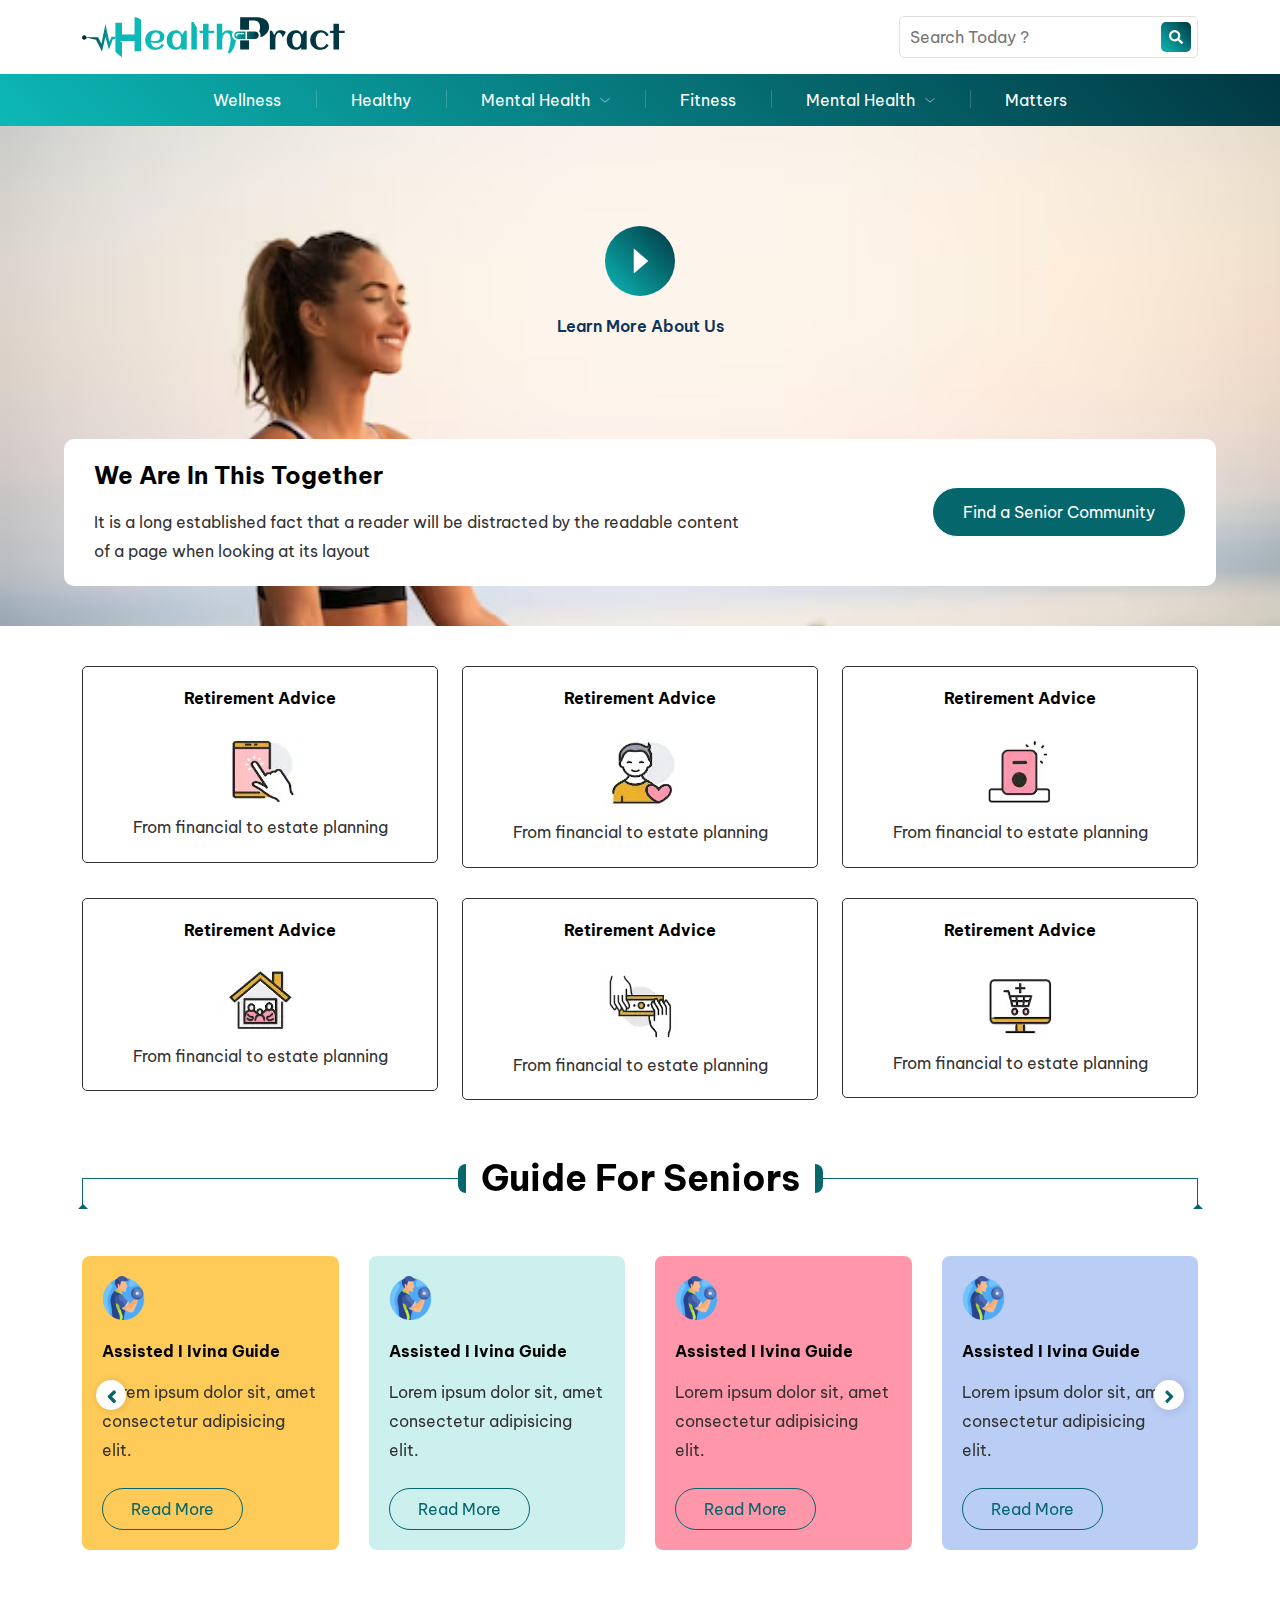
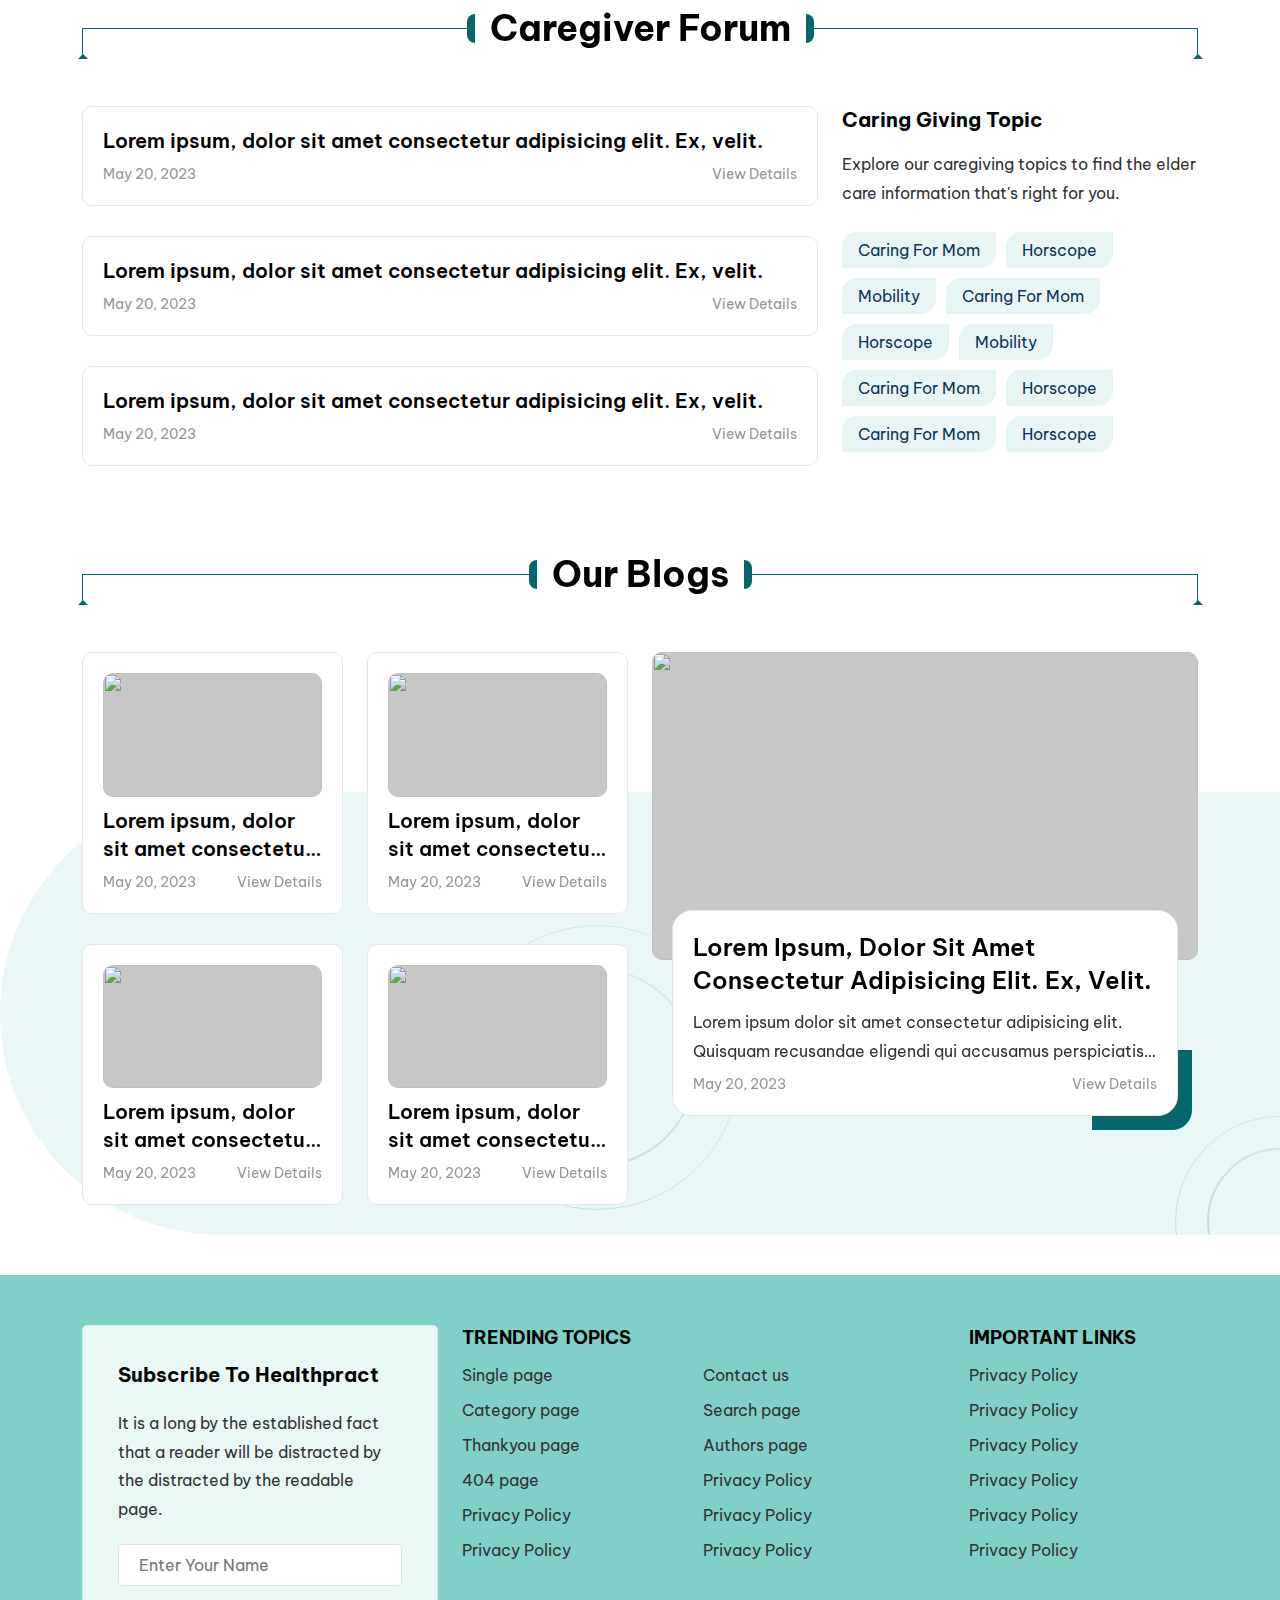
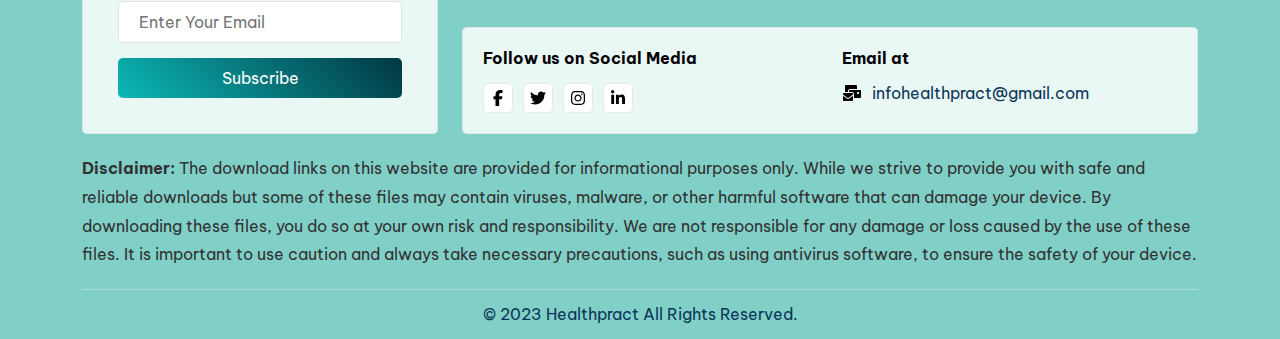
==== index.html @ 2b31caa6 "new home page readygit add . raedygit add ." ====
<!DOCTYPE html>
<html lang="en">

<head>
  <meta charset="UTF-8">
  <meta name="viewport" content="width=device-width, initial-scale=1.0">
  <title>Home Page</title>
  <!-- css -->
  <link rel="stylesheet" href="assets/css/layout.css">
  <link rel="stylesheet" href="assets/css/style.css">
  <link rel="preload" href="assets/fonts/be-vietnam-pro-v11-latin-600.woff2" fetchpriority="highest" as="font"
    crossorigin="">
  <link rel="preload" href="assets/fonts/be-vietnam-pro-v11-latin-700.woff2" fetchpriority="highest" as="font"
    crossorigin="">
  <link rel="preload" href="assets/fonts/be-vietnam-pro-v11-latin-regular.woff2" fetchpriority="highest" as="font"
    crossorigin="">
  <style>
    @font-face {
      font-display: swap;
      font-family: 'Be Vietnam Pro';
      font-style: normal;
      font-weight: 400;
      src: url('assets/fonts/be-vietnam-pro-v11-latin-regular.woff2') format('woff2');
    }

    @font-face {
      font-display: swap;
      font-family: 'Be Vietnam Pro';
      font-style: normal;
      font-weight: 600;
      src: url('assets/fonts/be-vietnam-pro-v11-latin-600.woff2') format('woff2');
    }

    @font-face {
      font-display: swap;
      font-family: 'Be Vietnam Pro';
      font-style: normal;
      font-weight: 700;
      src: url('assets/fonts/be-vietnam-pro-v11-latin-700.woff2') format('woff2');
    }
  </style>
</head>

<body>
  <!-- Header Start -->
  <header>
    <div class="container">
      <div class="top-bar d-flex align-items-center">
        <div class="site-logo">
          <a href="index.html"><img src="assets/img/HealthPract-logo.svg" alt="site-logo"></a>
        </div>
        <div class="main-grp">
          <div class="search-form">
            <form action="">
              <input type="search" name="" id="" required="" placeholder="Search Today ?">
              <button type="submit" class="btn">
                <svg fill="none" viewBox="0 0 14 14" width="14" height="14">
                  <g clip-path="url(#a)">
                    <path fill="#fff"
                      d="M13.809 12.105 11.082 9.38a.656.656 0 0 0-.464-.191h-.446a5.66 5.66 0 0 0 1.203-3.5A5.687 5.687 0 0 0 5.687 0 5.687 5.687 0 0 0 0 5.688a5.687 5.687 0 0 0 5.688 5.687 5.66 5.66 0 0 0 3.5-1.203v.446c0 .175.068.341.19.464l2.727 2.727a.654.654 0 0 0 .927 0l.774-.774a.66.66 0 0 0 .003-.93zM5.688 9.187a3.498 3.498 0 0 1-3.5-3.5c0-1.933 1.564-3.5 3.5-3.5 1.933 0 3.5 1.565 3.5 3.5 0 1.934-1.565 3.5-3.5 3.5z" />
                  </g>
                  <defs>
                    <clipPath id="a">
                      <path fill="#fff" d="M0 0h14v14H0z" />
                    </clipPath>
                  </defs>
                </svg>
              </button>
            </form>
          </div>
          <div class="mobile-toggle">
            <div class="toggle-slide-btn">
              <svg width="20" height="20" viewBox="0 0 512 512" xmlns="http://www.w3.org/2000/svg" fill="#00000099">
                <path
                  d="M0 96c0-17.7 14.3-32 32-32h384c17.7 0 32 14.3 32 32s-14.3 32-32 32H32c-17.7 0-32-14.3-32-32zm64 160c0-17.7 14.3-32 32-32h384c17.7 0 32 14.3 32 32s-14.3 32-32 32H96c-17.7 0-32-14.3-32-32zm384 160c0 17.7-14.3 32-32 32H32c-17.7 0-32-14.3-32-32s14.3-32 32-32h384c17.7 0 32 14.3 32 32z" />
              </svg>
            </div>
            <div class="mob-search-btn">
              <span class="search-icon">
                <svg xmlns="http://www.w3.org/2000/svg" width="16" height="16" viewBox="0 0 16 16" fill="none">
                  <path d="M7.333 12.667A5.333 5.333 0 1 0 7.333 2a5.333 5.333 0 0 0 0 10.667ZM14 14l-2.9-2.9"
                    stroke="#565656" stroke-width="2" stroke-linecap="round" stroke-linejoin="round" />
                </svg>
              </span>
            </div>
          </div>
        </div>
      </div>
    </div>
    <nav>
      <ul>
        <li><a href="#">Wellness</a></li>
        <li><a href="#">Healthy</a></li>
        <li class="dropdown">
          <a href="#">
            Mental Health
            <svg xmlns="http://www.w3.org/2000/svg" width="10" height="10" viewBox="0 0 14 8" fill="none">
              <path d="M1 2L7 7L13 2" stroke="#ffffff" stroke-opacity="0.8" stroke-linecap="round"
                stroke-linejoin="round" />
            </svg>
          </a>
          <ul>
            <li><a href="single.html">Top 10</a></li>
            <li><a href="single.html">HTML & CSS</a></li>
            <li><a href="single.html">JavaScript</a></li>
            <li><a href="single.html">PHP & MySQL</a></li>
            <li class="dropdown">
              <a href="#">
                Mental Health
                <svg xmlns="http://www.w3.org/2000/svg" width="10" height="10" viewBox="0 0 14 8" fill="none">
                  <path d="M1 2L7 7L13 2" stroke="#ffffff" stroke-opacity="0.8" stroke-linecap="round"
                    stroke-linejoin="round" />
                </svg>
              </a>
              <ul>
                <li><a href="single.html">Top 10</a></li>
                <li><a href="single.html">HTML & CSS</a></li>
                <li><a href="single.html">JavaScript</a></li>
                <li><a href="single.html">PHP & MySQL</a></li>
                <li class="dropdown">
                  <a href="#">
                    Mental Health
                    <svg xmlns="http://www.w3.org/2000/svg" width="10" height="10" viewBox="0 0 14 8" fill="none">
                      <path d="M1 2L7 7L13 2" stroke="#ffffff" stroke-opacity="0.8" stroke-linecap="round"
                        stroke-linejoin="round" />
                    </svg>
                  </a>
                  <ul>
                    <li><a href="single.html">Top 10</a></li>
                    <li><a href="single.html">HTML & CSS</a></li>
                    <li><a href="single.html">JavaScript</a></li>
                    <li><a href="single.html">PHP & MySQL</a></li>
                  </ul>
                </li>
              </ul>
            </li>
          </ul>
        </li>
        <li><a href="#">Fitness</a></li>
        <li class="dropdown">
          <a href="#">
            Mental Health
            <svg xmlns="http://www.w3.org/2000/svg" width="10" height="10" viewBox="0 0 14 8" fill="none">
              <path d="M1 2L7 7L13 2" stroke="#ffffff" stroke-opacity="0.8" stroke-linecap="round"
                stroke-linejoin="round" />
            </svg>
          </a>
          <ul>
            <li><a href="single.html">Top 10</a></li>
            <li><a href="single.html">HTML & CSS</a></li>
            <li><a href="single.html">JavaScript</a></li>
            <li><a href="single.html">PHP & MySQL</a></li>
          </ul>
        </li>
        <li><a href="#">Matters</a></li>
      </ul>
    </nav>
  </header>
  <!-- Header End -->

  <!-- hero Section Start -->
  <div class="hero-header container-space">
    <div class="container">

      <div class="play-btn-box">
        <a href="#" class="play-btn">
          <svg fill="#fff" version="1.1" id="Layer_1" xmlns="http://www.w3.org/2000/svg" viewBox="0 0 50 50"
            xml:space="preserve" width="50" height="50">
            <g id="SVGRepo_bgCarrier" stroke-width="0" />
            <g id="SVGRepo_tracerCarrier" stroke-linecap="round" stroke-linejoin="round" />
            <g id="SVGRepo_iconCarrier">
              <style>
                .st0 {
                  fill: none
                }
              </style>
              <path d="M18.75 37.5 33.334 25 18.75 12.5z" />
              <path class="st0" d="M0 0h50v50H0z" />
              <path class="st0" d="M0 0h50v50H0z" />
            </g>
          </svg>
        </a>
        <span><a href="#">Learn More About Us</a></span>
      </div>

      <div class="hero-content">
        <div class="content">
          <div class="h4">We are in this Together</div>
          <p>It is a long established fact that a reader will be distracted by the readable content of a page when
            looking at its layout</p>
        </div>
        <a href="#" class="btn-fill">Find a Senior Community</a>
      </div>

    </div>
  </div>
  <!-- hero Section End -->

  <!-- Cards Start -->
  <div class="container container-space">
    <div class="row row-gap">
      <div class="col-lg-4 col-md-6">
        <div class="hero-card">
          <div class="h6">Retirement Advice</div>
          <img src="assets/img/hero-card/hero-card-1.webp" alt="" class="img-fluid">
          <p>From financial to estate planning</p>
        </div>
      </div>
      <div class="col-lg-4 col-md-6">
        <div class="hero-card">
          <div class="h6">Retirement Advice</div>
          <img src="assets/img/hero-card/hero-card-2.webp" alt="" class="img-fluid">
          <p>From financial to estate planning</p>
        </div>
      </div>
      <div class="col-lg-4 col-md-6">
        <div class="hero-card">
          <div class="h6">Retirement Advice</div>
          <img src="assets/img/hero-card/hero-card-3.webp" alt="" class="img-fluid">
          <p>From financial to estate planning</p>
        </div>
      </div>
      <div class="col-lg-4 col-md-6">
        <div class="hero-card">
          <div class="h6">Retirement Advice</div>
          <img src="assets/img/hero-card/hero-card-5.webp" alt="" class="img-fluid">
          <p>From financial to estate planning</p>
        </div>
      </div>
      <div class="col-lg-4 col-md-6">
        <div class="hero-card">
          <div class="h6">Retirement Advice</div>
          <img src="assets/img/hero-card/hero-card-6.webp" alt="" class="img-fluid">
          <p>From financial to estate planning</p>
        </div>
      </div>
      <div class="col-lg-4 col-md-6">
        <div class="hero-card">
          <div class="h6">Retirement Advice</div>
          <img src="assets/img/hero-card/hero-card-4.webp" alt="" class="img-fluid">
          <p>From financial to estate planning</p>
        </div>
      </div>
    </div>
  </div>
  <!-- Cards End  -->

  <!-- Guide For Seniors Start -->
  <div class="container container-space">
    <div class="sep">
      <div>
        <span>Guide For Seniors</span>
      </div>
    </div>

    <div class="slider account-slider-1">
      <div class="button-container">
        <button class="button-prev" id="previous-arrow" disabled="">
          <div>
            <svg width="21" height="21" viewBox="0 0 21 21" xmlns="http://www.w3.org/2000/svg">
              <path
                d="m7.027 10.038 5.3125-5.3125c0.3672-0.36719 0.9609-0.36719 1.3242 0l0.8828 0.88281c0.3672 0.36719 0.3672 0.96094 0 1.3242l-3.7617 3.7695 3.7656 3.7656c0.3672 0.3672 0.3672 0.961 0 1.3242l-0.8828 0.8868c-0.3672 0.3672-0.9609 0.3672-1.3242 0l-5.3125-5.3125c-0.37109-0.3672-0.37109-0.961-0.00391-1.3282z">
              </path>
              <path
                d="m7.027 10.038 5.3125-5.3125c0.3672-0.36719 0.9609-0.36719 1.3242 0l0.8828 0.88281c0.3672 0.36719 0.3672 0.96094 0 1.3242l-3.7617 3.7695 3.7656 3.7656c0.3672 0.3672 0.3672 0.961 0 1.3242l-0.8828 0.8868c-0.3672 0.3672-0.9609 0.3672-1.3242 0l-5.3125-5.3125c-0.37109-0.3672-0.37109-0.961-0.00391-1.3282z"
                fill="#fff"></path>
            </svg>
          </div>
        </button>
        <button class="button-next" id="next-arrow">
          <div>
            <svg width="21" height="21" fill="none" viewBox="0 0 21 21" xmlns="http://www.w3.org/2000/svg">
              <path
                d="m14.101 11.345-5.3125 5.3125c-0.36719 0.3672-0.96094 0.3672-1.3242 0l-0.88281-0.8828c-0.36719-0.3672-0.36719-0.9609 0-1.3242l3.7656-3.7656-3.7656-3.7656c-0.36719-0.36719-0.36719-0.96094 0-1.3242l0.87891-0.89063c0.36718-0.36718 0.96093-0.36718 1.3242 0l5.3125 5.3125c0.3711 0.3672 0.3711 0.961 0.0039 1.3281z"
                fill="#fff"></path>
            </svg>
          </div>
        </button>
      </div>
      <div class="slider-wrap">
        <div class="slide-card">
          <div class="guide" data-color="yellow">
            <img src="assets/img/fitness.svg" alt="Mental Health" class="img-fluid">
            <div class="h6">Assisted I ivina Guide</div>
            <p>Lorem ipsum dolor sit, amet consectetur adipisicing elit. </p>
            <a href="#" class="btn-outline">Read More</a>
          </div>
        </div>
        <div class="slide-card">
          <div class="guide" data-color="green">
            <img src="assets/img/fitness.svg" alt="Mental Health" class="img-fluid">
            <div class="h6">Assisted I ivina Guide</div>
            <p>Lorem ipsum dolor sit, amet consectetur adipisicing elit. </p>
            <a href="#" class="btn-outline">Read More</a>
          </div>
        </div>
        <div class="slide-card">
          <div class="guide" data-color="pink">
            <img src="assets/img/fitness.svg" alt="Mental Health" class="img-fluid">
            <div class="h6">Assisted I ivina Guide</div>
            <p>Lorem ipsum dolor sit, amet consectetur adipisicing elit. </p>
            <a href="#" class="btn-outline">Read More</a>
          </div>
        </div>
        <div class="slide-card">
          <div class="guide" data-color="blue">
            <img src="assets/img/fitness.svg" alt="Mental Health" class="img-fluid">
            <div class="h6">Assisted I ivina Guide</div>
            <p>Lorem ipsum dolor sit, amet consectetur adipisicing elit. </p>
            <a href="#" class="btn-outline">Read More</a>
          </div>
        </div>
      </div>
    </div>

  </div>
  <!-- Guide For Seniors End  -->

  <!-- Caregiver Forum Start -->
  <div class="container container-space">
    <div class="sep">
      <div>
        <span>Caregiver Forum</span>
      </div>
    </div>

    <div class="row row-gap">
      <div class="col-lg-8">
        <div class="forum-Post">
          <div class="card-content hp-card">
            <a href="#" class="card-title ">Lorem ipsum, dolor sit amet consectetur adipisicing
              elit. Ex, velit.</a>
            <div class="health-cd-detls">
              <span>
                May 20, 2023
              </span>
              <a href="#">View Details</a>
            </div>
          </div>
          <div class="card-content hp-card">
            <a href="#" class="card-title ">Lorem ipsum, dolor sit amet consectetur adipisicing
              elit. Ex, velit.</a>
            <div class="health-cd-detls">
              <span>
                May 20, 2023
              </span>
              <a href="#">View Details</a>
            </div>
          </div>
          <div class="card-content hp-card">
            <a href="#" class="card-title ">Lorem ipsum, dolor sit amet consectetur adipisicing
              elit. Ex, velit.</a>
            <div class="health-cd-detls">
              <span>
                May 20, 2023
              </span>
              <a href="#">View Details</a>
            </div>
          </div>
        </div>
      </div>
      <div class="col-lg-4">
        <div class="forum-catrgory">
          <div class="h5">Caring Giving Topic</div>
          <p>Explore our caregiving topics to find the
            elder care information that's right for you.</p>

          <div class="caring-cat">
            <a href="#">Caring For Mom</a>
            <a href="#">Horscope</a>
            <a href="#">Mobility</a>
            <a href="#">Caring For Mom</a>
            <a href="#">Horscope</a>
            <a href="#">Mobility</a>
            <a href="#">Caring For Mom</a>
            <a href="#">Horscope</a>
            <a href="#">Caring For Mom</a>
            <a href="#">Horscope</a>
          </div>

        </div>
      </div>
    </div>

  </div>
  <!-- Caregiver Forum End  -->


  <!-- Blog Start -->
  <div class="container-space bg-img">
    <div class="container">
      <div class="sep">
        <div>
          <span>Our Blogs</span>
        </div>
      </div>
      <div class="row">
        <div class="col-lg-6">
          <div class="row">
            <div class="col-lg-6">
              <div class="hp-card">
                <div class="img-placeholder img-hover">
                  <a href="#">
                    <img src="https://cdn.triphippies.com/wp-content/uploads/2023/12/budget-trip.webp" alt=""
                      class="img-fluid">
                  </a>
                </div>
                <div class="card-content">
                  <a href="#" class="card-title ">Lorem ipsum, dolor sit amet consectetur adipisicing
                    elit. Ex, velit.</a>
                  <div class="health-cd-detls">
                    <span>
                      May 20, 2023
                    </span>
                    <a href="#">View Details</a>
                  </div>
                </div>
              </div>
            </div>
            <div class="col-lg-6">
              <div class="hp-card">
                <div class="img-placeholder img-hover">
                  <a href="#">
                    <img src="https://cdn.triphippies.com/wp-content/uploads/2023/12/budget-trip.webp" alt=""
                      class="img-fluid">
                  </a>
                </div>
                <div class="card-content">
                  <a href="#" class="card-title ">Lorem ipsum, dolor sit amet consectetur adipisicing
                    elit. Ex, velit.</a>
                  <div class="health-cd-detls">
                    <span>
                      May 20, 2023
                    </span>
                    <a href="#">View Details</a>
                  </div>
                </div>
              </div>
            </div>
            <div class="col-lg-6">
              <div class="hp-card">
                <div class="img-placeholder img-hover">
                  <a href="#">
                    <img src="https://cdn.triphippies.com/wp-content/uploads/2023/12/budget-trip.webp" alt=""
                      class="img-fluid">
                  </a>
                </div>
                <div class="card-content">
                  <a href="#" class="card-title ">Lorem ipsum, dolor sit amet consectetur adipisicing
                    elit. Ex, velit.</a>
                  <div class="health-cd-detls">
                    <span>
                      May 20, 2023
                    </span>
                    <a href="#">View Details</a>
                  </div>
                </div>
              </div>
            </div>
            <div class="col-lg-6">
              <div class="hp-card">
                <div class="img-placeholder img-hover">
                  <a href="#">
                    <img src="https://cdn.triphippies.com/wp-content/uploads/2023/12/budget-trip.webp" alt=""
                      class="img-fluid">
                  </a>
                </div>
                <div class="card-content">
                  <a href="#" class="card-title ">Lorem ipsum, dolor sit amet consectetur adipisicing
                    elit. Ex, velit.</a>
                  <div class="health-cd-detls">
                    <span>
                      May 20, 2023
                    </span>
                    <a href="#">View Details</a>
                  </div>
                </div>
              </div>
            </div>
          </div>
        </div>
        <div class="col-lg-6">
          <div class="hp-card border-n health-bg-card">
            <div class="img-placeholder img-hover">
              <a href="#">
                <img src="https://cdn.triphippies.com/wp-content/uploads/2023/12/budget-trip.webp" alt=""
                  class="img-fluid">
              </a>
            </div>
            <div class="card-content p-20">
              <a href="#" class="card-title h4 mb-0">Lorem ipsum, dolor sit amet consectetur
                adipisicing elit. Ex, velit.</a>
              <p>Lorem ipsum dolor sit amet consectetur adipisicing elit. Quisquam recusandae eligendi qui
                accusamus perspiciatis inventore asperiores porro est tempore maiores?
              </p>
              <div class="health-cd-detls">
                <span>
                  May 20, 2023
                </span>
                <a href="#">View Details</a>
              </div>
            </div>
          </div>
        </div>
      </div>
    </div>
  </div>
  <!-- Blog End  -->

  <!-- footer start -->
  <footer>
    <div class="container">
      <div class="row">
        <div class="col-lg-4">
          <div class="footer-bg">
            <div class="footer-title h5  mb-0">Subscribe To Healthpract</div>
            <p>It is a long by the established fact that a reader will be distracted by the distracted by the
              readable page.
            </p>
            <form>
              <input type="text" name="name" placeholder="Enter Your Name" required>
              <input type="email" name="email" placeholder="Enter Your Email" required>
              <button type="submit" class="form-btn">Subscribe</button>
            </form>
          </div>
        </div>
        <div class="col-lg-8">
          <div class="d-flex justify-content-between">
            <div class="row">
              <div class="col-md-8">
                <div class="footer-list category-box">
                  <div class="footer-title h6">Trending Topics</div>
                  <ul>
                    <li><a href="single.html">Single page</a></li>
                    <li><a href="contact-us.html">Contact us</a></li>
                    <li><a href="category.html">Category page</a></li>
                    <li><a href="search-pg.html">Search page</a></li>
                    <li><a href="thank-you.html">Thankyou page</a></li>
                    <li><a href="author.html">Authors page</a></li>
                    <li><a href="404.html">404 page</a></li>
                    <li><a href="#">Privacy Policy</a></li>
                    <li><a href="#">Privacy Policy</a></li>
                    <li><a href="#">Privacy Policy</a></li>
                    <li><a href="#">Privacy Policy</a></li>
                    <li><a href="#">Privacy Policy</a></li>
                  </ul>
                </div>
              </div>
              <div class="col-md-4">
                <div class="footer-list">
                  <div class="footer-title h6">Important Links</div>
                  <ul>
                    <li><a href="#">Privacy Policy</a></li>
                    <li><a href="#">Privacy Policy</a></li>
                    <li><a href="#">Privacy Policy</a></li>
                    <li><a href="#">Privacy Policy</a></li>
                    <li><a href="#">Privacy Policy</a></li>
                    <li><a href="#">Privacy Policy</a></li>
                  </ul>
                </div>
              </div>
            </div>
            <div class="footer-bg">
              <div class="row">
                <div class="col-md-6">
                  <div class="footer-title">Follow us on Social Media</div>
                  <div class="social-media">
                    <ul>
                      <li>
                        <a href="#">
                          <svg viewBox="0 0 320 512" height="16" width="10">
                            <path
                              d="M80 299.3V512h116V299.3h86.5l18-97.8H196v-34.6c0-51.7 20.3-71.5 72.7-71.5 16.3 0 29.4.4 37 1.2V7.9C291.4 4 256.4 0 236.2 0 129.3 0 80 50.5 80 159.4v42.1H14v97.8h66z" />
                          </svg>
                        </a>
                      </li>
                      <li>
                        <a href="#">
                          <svg viewBox="0 0 512 512" height="16" width="16">
                            <path
                              d="M459.4 151.7c.3 4.5.3 9.1.3 13.6 0 138.7-105.6 298.6-298.6 298.6-59.5 0-114.7-17.2-161.1-47.1 8.4 1 16.6 1.3 25.3 1.3 49.1 0 94.2-16.6 130.3-44.8-46.1-1-84.8-31.2-98.1-72.8 6.5 1 13 1.6 19.8 1.6 9.4 0 18.8-1.3 27.6-3.6-48.1-9.7-84.1-52-84.1-103v-1.3c14 7.8 30.2 12.7 47.4 13.3-28.3-18.8-46.8-51-46.8-87.4 0-19.5 5.2-37.4 14.3-53C87.4 130.8 165 172.4 252.1 176.9c-1.6-7.8-2.6-15.9-2.6-24C249.5 95.1 296.3 48 354.4 48c30.2 0 57.5 12.7 76.7 33.1 23.7-4.5 46.5-13.3 66.6-25.3-7.8 24.4-24.4 44.8-46.1 57.8 21.1-2.3 41.6-8.1 60.4-16.2-14.3 20.8-32.2 39.3-52.6 54.3z" />
                          </svg>
                        </a>
                      </li>
                      <li>
                        <a href="#">
                          <svg viewBox="0 0 448 512" height="16" width="14">
                            <path
                              d="M224.1 141c-63.6 0-114.9 51.3-114.9 114.9s51.3 114.9 114.9 114.9S339 319.5 339 255.9 287.7 141 224.1 141zm0 189.6c-41.1 0-74.7-33.5-74.7-74.7s33.5-74.7 74.7-74.7 74.7 33.5 74.7 74.7-33.6 74.7-74.7 74.7zm146.4-194.3c0 14.9-12 26.8-26.8 26.8-14.9 0-26.8-12-26.8-26.8s12-26.8 26.8-26.8 26.8 12 26.8 26.8zm76.1 27.2c-1.7-35.9-9.9-67.7-36.2-93.9-26.2-26.2-58-34.4-93.9-36.2-37-2.1-147.9-2.1-184.9 0-35.8 1.7-67.6 9.9-93.9 36.1s-34.4 58-36.2 93.9c-2.1 37-2.1 147.9 0 184.9 1.7 35.9 9.9 67.7 36.2 93.9s58 34.4 93.9 36.2c37 2.1 147.9 2.1 184.9 0 35.9-1.7 67.7-9.9 93.9-36.2 26.2-26.2 34.4-58 36.2-93.9 2.1-37 2.1-147.8 0-184.8zM398.8 388c-7.8 19.6-22.9 34.7-42.6 42.6-29.5 11.7-99.5 9-132.1 9s-102.7 2.6-132.1-9c-19.6-7.8-34.7-22.9-42.6-42.6-11.7-29.5-9-99.5-9-132.1s-2.6-102.7 9-132.1c7.8-19.6 22.9-34.7 42.6-42.6 29.5-11.7 99.5-9 132.1-9s102.7-2.6 132.1 9c19.6 7.8 34.7 22.9 42.6 42.6 11.7 29.5 9 99.5 9 132.1s2.7 102.7-9 132.1z" />
                          </svg>
                        </a>
                      </li>
                      <li>
                        <a href="#">
                          <svg viewBox="0 0 448 512" height="16" width="14">
                            <path
                              d="M100.3 448H7.4V148.9h92.9zM53.8 108.1C24.1 108.1 0 83.5 0 53.8a53.8 53.8 0 0 1 107.6 0c0 29.7-24.1 54.3-53.8 54.3zM447.9 448h-92.7V302.4c0-34.7-.7-79.2-48.3-79.2-48.3 0-55.7 37.7-55.7 76.7V448h-92.8V148.9h89.1v40.8h1.3c12.4-23.5 42.7-48.3 87.9-48.3 94 0 111.3 61.9 111.3 142.3V448z" />
                          </svg>
                        </a>
                      </li>
                    </ul>
                  </div>
                </div>
                <div class="col-md-6">
                  <div class="footer-title">Email at</div>
                  <a href="mailto:infohealthpract@gmail.com">
                    <svg viewBox="0 0 640 512" height="16" width="20">
                      <path
                        d="M128 0c-17.7 0-32 14.3-32 32v192h96v-32c0-35.3 28.7-64 64-64h224V32c0-17.7-14.3-32-32-32H128zm128 160c-17.7 0-32 14.3-32 32v32h96c35.3 0 64 28.7 64 64v128h192c17.7 0 32-14.3 32-32V192c0-17.7-14.3-32-32-32H256zm240 64h32c8.8 0 16 7.2 16 16v32c0 8.8-7.2 16-16 16h-32c-8.8 0-16-7.2-16-16v-32c0-8.8 7.2-16 16-16zM64 256c-17.7 0-32 14.3-32 32v13l155.1 114.9c1.4 1 3.1 1.6 4.9 1.6s3.5-.6 4.9-1.6L352 301v-13c0-17.7-14.3-32-32-32H64zm288 84.8L216 441.6c-6.9 5.1-15.3 7.9-24 7.9s-17-2.8-24-7.9L32 340.8V480c0 17.7 14.3 32 32 32h256c17.7 0 32-14.3 32-32V340.8z" />
                    </svg>
                    infohealthpract@gmail.com
                  </a>
                </div>
              </div>
            </div>
          </div>
        </div>
      </div>
      <p><strong>Disclaimer: </strong>The download links on this website are provided for informational purposes only.
        While we strive to provide you with safe and reliable downloads but some of these files may contain viruses,
        malware, or other harmful software that can damage your device. By downloading these files, you do so at your
        own risk and responsibility. We are not responsible for any damage or loss caused by the use of these files. It
        is important to use caution and always take necessary precautions, such as using antivirus software, to ensure
        the safety of your device.</p>
      <p class="copyright text-center">© 2023 Healthpract All Rights Reserved.</p>
    </div>
  </footer>
  <!-- footer end -->

  <button id="myBtn" title="Back to top">
    <svg xmlns="http://www.w3.org/2000/svg" width="20" height="20" viewBox="0 0 20 20" fill="#fff">
      <path
        d="M2.721 10.816 1.905 10a.879.879 0 0 1 0-1.247l7.144-7.146a.879.879 0 0 1 1.247 0l7.142 7.142a.879.879 0 0 1 0 1.247l-.816.816a.882.882 0 0 1-1.261-.015l-4.216-4.425v10.565a.88.88 0 0 1-.882.882H9.087a.88.88 0 0 1-.882-.882V6.372L3.982 10.8a.876.876 0 0 1-1.261.015Z" />
    </svg>
  </button>

  <script defer src="assets/js/main.js"></script>
  <script>

    function accountSlider(slider) {
      slider.forEach(config => {
        let { className, slidesPerView, spaceBetween } = config;
        const defaultSlidesPerView = slidesPerView || 2; // Default slidesPerView if not provided
        const defaultSpaceBetween = spaceBetween || 20; // Default spaceBetween if not provided

        const sliderParent = document.querySelector('.' + className);

        if (sliderParent) {

          const sliderWrap = sliderParent.querySelector('.slider-wrap');
          const slideCards = sliderWrap.querySelectorAll('.slide-card');
          let currentIndex = 0;
          let slideWidth;

          function updateSlider() {
            // Update slidesPerView based on window width
            if (window.innerWidth >= 768 && window.innerWidth < 1024) {
              slidesPerView = 2; // Display two slides on tablets
            } else if (window.innerWidth <= 600) {
              slidesPerView = 1; // Display one slide on mobile
            }

            // Calculate the width of the container
            const containerWidth = sliderWrap.offsetWidth;

            // Calculate the width of each slide based on the formula
            slideWidth = (containerWidth / slidesPerView) - ((slidesPerView - 1) * defaultSpaceBetween / slidesPerView);

            // Set the width and marginRight for each slide
            for (let i = 0; i < slideCards.length; i++) {
              slideCards[i].style.width = slideWidth + 'px';
              slideCards[i].style.marginRight = defaultSpaceBetween + 'px';
            }

            // Update button states after calculating slide size
            updateButtonState();
          }

          function goToNextSlide() {
            currentIndex = (currentIndex + slidesPerView) % slideCards.length;
            updateSliderPosition();
          }

          function goToPrevSlide() {
            currentIndex = (currentIndex - slidesPerView + slideCards.length) % slideCards.length;
            updateSliderPosition();
          }

          function updateSliderPosition() {
            const translateValue = -currentIndex * (slideWidth + defaultSpaceBetween);
            sliderWrap.style.transform = `translateX(${translateValue}px)`;
            updateButtonState();
          }

          function updateButtonState() {
            sliderParent.querySelector('#previous-arrow').disabled = currentIndex === 0;
            sliderParent.querySelector('#next-arrow').disabled = currentIndex + slidesPerView >= slideCards.length;
          }

          // Initial calculation of slide size
          updateSlider();

          // Recalculate slide size when the window is resized
          window.addEventListener('resize', updateSlider);

          // Attach click events to navigation buttons
          sliderParent.querySelector('#next-arrow').addEventListener('click', goToNextSlide);
          sliderParent.querySelector('#previous-arrow').addEventListener('click', goToPrevSlide);

        }

      });
    }

    // Usage
    accountSlider([
      { className: 'slider', slidesPerView: 4, spaceBetween: 30 }
    ]);
  </script>

</body>

</html>
---- assets/css/layout.css ----
.container,
.container-fluid {
  --bs-gutter-x: 1.5rem;
  --bs-gutter-y: 0;
  width: var(--w-100);
  padding-right: calc(var(--bs-gutter-x) * 0.5);
  padding-left: calc(var(--bs-gutter-x) * 0.5);
  margin-right: auto;
  margin-left: auto;
}

.row {
  --bs-gutter-x: 1.5rem;
  --bs-gutter-y: 0;
  display: flex;
  flex-wrap: wrap;
  margin-top: calc(-1 * var(--bs-gutter-y));
  margin-right: calc(-0.5 * var(--bs-gutter-x));
  margin-left: calc(-0.5 * var(--bs-gutter-x));
}

.row>* {
  box-sizing: border-box;
  flex-shrink: 0;
  width: var(--w-100);
  max-width: var(--w-100);
  padding-right: calc(var(--bs-gutter-x) * 0.5);
  padding-left: calc(var(--bs-gutter-x) * 0.5);
  margin-top: var(--bs-gutter-y);
}

.row-gap {
  row-gap: 30px;
}

.d-flex {
  display: flex !important;
}

.justify-content-center {
  justify-content: center !important;
}

.justify-content-between {
  justify-content: space-between !important;
}

.align-items-center {
  align-items: center !important;
}

img,
svg {
  vertical-align: middle;
}

.img-fluid {
  max-width: 100%;
  height: auto;
}

input,
button,
select,
textarea {
  font-size: 16px;
  outline: none;
  border: unset;
}

button {
  cursor: pointer;
}

.btn,
.form-btn {
  padding: 10px 20px;
  border-radius: 5px;
  background: var(--color-gradient);
  color: var(--white-color);
  display: inline-block;
}

.mb-0 {
  margin-bottom: 0px !important;
}

.p-10 {
  padding: 10px !important;
}

.p-20 {
  padding: 20px !important;
}

.p-0 {
  padding: 0 !important;
}

.mt-10 {
  margin-top: 10px;
}

.fs-2 {
  font-size: 27px !important;
}

.img-placeholder {
  aspect-ratio: 16/9;
  background-color: #c7c7c7;
}

.img-placeholder img,
.img-placeholder {
  border-radius: 10px;
  height: 100%;
  width: 100%;
  object-fit: cover;
}

/* css */
/* header */
.top-bar {
  position: relative;
  padding: 16px 0px;
}

header {
  top: 0;
  width: 100%;
  z-index: 10;
  transition: all 0.5s ease;
  z-index: 11;
}

.show_menu {
  overflow-y: auto !important;
  height: 250px !important;
}

input:focus-visible {
  outline: none;
}

form {
  display: flex;
  flex-direction: column;
  gap: 15px;
}

form :is(input, textarea) {
  border-radius: 5px;
  padding: 10px 20px;
  border: 1px solid #e1e1e1;
}

header .search-form input {
  padding-block: 10px;
}

/* common search */

.main-grp {
  display: flex;
  justify-content: end;
  width: 100%;
  align-items: center;
}

.search-form {
  width: 35%;
  position: relative;
}

.search-form form {
  flex-direction: unset;
  align-items: center;
}

.search-form input {
  padding-right: 40px;
  padding-left: 10px;
  width: 100%;
}

.search-form button {
  position: absolute;
  right: 7px;
  display: grid;
  place-items: center;
  width: 30px;
  height: 30px;
  padding: 0;
  border-radius: 5px;
}

/* ANOTHER SEARCH */
header nav {
  padding: 16px;
  position: sticky;
  width: 100%;
  left: 0;
}

header nav ul {
  display: flex;
  justify-content: center;
  list-style: none;
  gap: 70px;
}

header ul li {
  position: relative;
  white-space: nowrap;
}

header ul li::before {
  content: "";
  width: 1px;
  height: 18px;
  position: absolute;
  left: -35px;
  bottom: 2px;
}

header nav ul li a {
  position: relative;
  font-size: 16px;
  display: flex;
  align-items: center;
  gap: 10px;
  justify-content: space-between;
}

header nav ul li a::after,
header nav ul li a::before {
  content: "";
  position: absolute;
  top: calc(100% + 2px);
  width: 0;
  right: 0;
  height: 2px;
}

header nav ul li a:hover::after,
header nav ul li a:hover::before {
  width: var(--w-100);
  left: 0;
  height: 2px;
}

header ul .dropdown ul {
  display: block;
  visibility: hidden;
  position: absolute;
  left: 0px;
  top: 35px;
  margin: 0;
  padding: 10px 0;
  z-index: 99;
  transition: all 0.3s;
  transform-origin: top;
  transform: scaleY(0);
}

header ul li>ul>li {
  padding: 5px 15px;
}

.dropdown>svg {
  transition: transform 0.3s ease;
  cursor: pointer;
  transform: rotate(0deg) !important;
}

.dropdown .dropdown svg {
  filter: invert(1) grayscale(1);
}

@media (min-width: 1025px) {
  header .dropdown:hover>ul {
    transform: scaleY(1);
    visibility: visible;
    opacity: 1;
  }

  .dropdown ul .dropdown ul {
    position: absolute;
    top: 10px;
    left: calc(100% + 10px);
  }
}

.mobile-toggle,
.also-read ul li:last-child::after,
header ul li:first-child::before,
.dropdown li::before {
  display: none;
}

.show_menu {
  display: block;
  position: unset;
}

.search-bar-show {
  display: block !important;
  position: absolute;
  top: 55px;
  right: 0px;
  width: var(--w-100);
  z-index: 10;
}

.show-dropdown>ul {
  display: block !important;
  transform: scaleY(1) !important;
  visibility: visible !important;
  opacity: 1 !important;
}



.container-space {
  margin-bottom: 40px;
}

/* sep start*/
.sep {
  display: flex;
  justify-content: center;
  align-items: center;
  margin-bottom: 40px;
  position: relative;
}

.sep:after,
.sep:before {
  content: "";
  flex: 1;
  height: 30px;
  margin-top: 30px;
}

.sep div {
  padding: 15px 16px;
}

.sep div::before,
.sep div::after {
  content: "";
  width: 0;
  height: 0;
  position: absolute;
  bottom: 7px;
}

.sep div::before {
  left: -4.5px;
}

.sep div::after {
  right: -4.55px;
}

.sep span {
  position: relative;
  display: flex;
  align-items: center;
}

.sep span::before,
.sep span::after {
  content: "";
  width: 8px;
  height: 29px;
  position: absolute;
}

/* sep end*/

/* sec3 */
.hp-card,
.card-content {
  display: flex;
  flex-direction: column;
  gap: 10px;
}

.card-content p {
  margin-bottom: 0;
}

.hp-card,
.hp-overlay-card {
  border-radius: 10px;
  margin-bottom: 30px;
}

:is(.hp-card, .card-content) :is(.card-title, p),
.hp-author p {
  display: -webkit-box !important;
  text-overflow: ellipsis;
  overflow: hidden;
  -webkit-line-clamp: 2;
  -webkit-box-orient: vertical;
}

.img-hover {
  position: relative;
  overflow: hidden;
}

.img-hover::after {
  content: "";
  position: absolute;
  top: 0;
  left: 180%;
  height: 100%;
  width: var(--w-100);
  background: #ffffff1f;
  z-index: 1;
  transform: skew(45deg);
  transition: all 0.5s;
}

.hp-card:hover .img-hover:after {
  left: -180%;
}

.d-grid {
  display: grid;
  grid-template-columns: 30% auto;
  align-items: center;
  gap: 20px;
}

.grid-unset {
  grid-template-columns: unset;
}

.health-cd-detls {
  display: flex;
  justify-content: space-between;
}

/* big-card */
.health-bg-card .card-content {
  margin: -60px 20px 0px 20px;
  border-radius: 20px;
}

/* sec3 */

/* sec4 */
.cat-g {
  width: fit-content;
  padding: 4px 20px;
  border-radius: 32px;
  font-size: 15px;
}

/* sec4 */
.table-responsive,
.hp-category {
  overflow-x: auto;
  white-space: nowrap;
}

.hp-category {
  display: grid;
  grid-template-columns: repeat(4, 1fr);
  gap: 40px;
  place-items: center;
}

.hp-category .hp-card {
  padding: 0;
  align-items: center;
}


.health-bg .hp-category {
  grid-template-columns: auto auto auto;
}

.health-bg {
  background: url(../img/health-bg.svg) no-repeat;
  background-size: cover;
  padding: 70px 0;
}

.health-bg .hp-card {
  background-color: unset;
}

.text-center {
  text-align: center !important;
}

/* footer start*/
footer>.container {
  display: flex;
  flex-direction: column;
  gap: 20px;
}

footer p {
  margin-bottom: 0 !important;
}

footer .footer-bg:first-of-type {
  padding: 35px;
}

.footer-bg {
  display: flex;
  flex-direction: column;
  gap: 20px;
  padding: 20px;
  border-radius: 5px;
}

footer ul {
  list-style: none;
}

.category-box li {
  float: left;
  width: 50%;
}

footer .footer-list {
  margin-bottom: 20px;
}

footer .col-lg-8:last-of-type>div {
  flex-direction: column;
  height: 100%;
}

.social-media ul {
  display: flex;
  gap: 10px !important;
  flex-direction: row !important;
  align-items: center;
  list-style: none;
}

.pagination,
.nav-links {
  display: flex;
  justify-content: center;
  align-items: center;
}

.page-numbers {
  height: 40px;
  width: 40px;
  margin: 0 10px;
  display: flex;
  justify-content: center;
  align-items: center;
  position: relative;
  border-radius: 50%;
}

.message-page {
  padding: 36px;
  margin-bottom: 65px;
  margin-top: -110px;
}

.message-page .col-lg-1 .social-media {
  position: sticky;
  top: 125px;
}

.message-page .col-lg-1 .social-media ul {
  flex-direction: column !important;
  padding: 0;
}

.social-media ul li a {
  background: var(--white-color);
  border: 1px solid #00000017 !important;
  border-radius: 5px;
  width: 30px;
  height: 30px;
  display: flex;
  justify-content: center;
  align-items: center;
}

.footer-list ul li {
  margin-bottom: 15px;
}

.footer-list ul li:last-child {
  margin-bottom: 0;
}


.btn {
  padding: 8px 20px;
}

/* footer end*/

/* other pages  start*/
.message-content .search-form {
  width: 60%;
  margin: auto;
  display: block;
}

.message-content img {
  margin-bottom: 20px;
}

.message-page .sep {
  margin-top: 60px;
}

.contact-us>span+p {
  position: relative;
  width: 80%;
  border-bottom: 1px solid #ccc;
  margin-bottom: 30px;
  padding: 5px 0;
  color: var(--dark);
  font-size: 16px;
}

.contact-us>span+p::after {
  content: "";
  background: var(--primary-color);
  width: 50%;
  height: 3px;
  position: absolute;
  left: 0;
  bottom: -2px;
}

.hp-author .social-media ul {
  padding: 0;
  margin-bottom: 0;
}

.hp-author {
  background: url(../img/widget-bg.svg) no-repeat bottom right;
  background-color: var(--post-color);
  display: flex;
  align-items: center;
  justify-content: space-between;
  padding: 20px;
  padding-left: 84px;
  position: relative;
  margin-left: 34px;
  margin-top: 50px;
  border-radius: 5px;
}

.visit-icon {
  background: var(--color-gradient);
  width: 30px;
  height: 30px;
  display: flex;
  align-items: center;
  justify-content: center;
  border-radius: 50%;
}

/*single blog page starts from saquib*/

.all-page ul,
.all-page ol {
  padding-left: 1rem;
  display: flex;
  flex-direction: column;
  gap: 15px;
}

.all-page ol li,
.all-page ul li {
  line-height: 1.7;
}

#breadcrumbs span span {
  border: 1px solid #e9e9e9;
  border-radius: 4px;
  padding: 1px 18px;
  display: inline-block;
}

#breadcrumbs span svg {
  margin: 0 15px;
}

.auth-social-follow ul {
  flex-direction: row !important;
  display: flex;
  padding-left: 0;
  gap: 5px;
}

.auth-social-follow ul li {
  list-style: none !important;
}

.auth-social-follow ul li a {
  border-bottom: unset !important;
}

.fs-20 {
  font-size: 20px;
  font-weight: 700;
}

.blog-banner {
  background: url(../img/bg.svg) no-repeat center;
  background-size: cover;
  padding-top: 170px;
  padding-bottom: 105px;
}

.blog-banner .container :last-child {
  margin-bottom: 0;
}

.content-header-meta,
.blog-details>span,
.blog-details {
  flex-wrap: wrap;
  gap: 15px;
}

.blog-details {
  display: flex;
  align-items: center;
  gap: 15px 30px;
}

.blog-details>span {
  display: flex;
  align-items: center;
  gap: 5px;
}

.tableofcontent .toc-header {
  font-size: 1.2rem;
  font-weight: var(--font-7);
}

.tableofcontent ul li {
  padding: 6px 14px;
}

.toc-left-cont+span {
  height: 35px;
  width: 35px;
  background-color: var(--white-color);
  border-radius: 4px;
  display: flex;
  align-items: center;
  justify-content: center;
  border: 1px solid #e6e6e6;
}

.sidebar {
  padding: 30px;
  position: sticky;
  top: 125px;
  display: flex;
  flex-direction: column;
  gap: 20px;
}

.sidebar .hp-card {
  background: unset;
  display: flex;
  flex-direction: column;
  gap: 20px;
}

.sidebar .card-content:not(:last-child)::after {
  content: '';
  width: 100%;
  height: 1px;
  background: #dfdfdf;
}

.also-read ul li a {
  border-bottom: unset !important;
}

.also-read ul li:not(:last-child) {
  border-bottom: 1px solid #e5e6e7;
  padding-bottom: 10px;
}

.also-read .card-title {
  font-size: 18px;
  font-size: unset;
}

.hp-widgets,
blockquote {
  padding: 30px;
  border-radius: 20px;
  margin-bottom: 30px;
  position: relative;
}

:is(blockquote, .hp-widgets)>*:last-child {
  margin-bottom: 0;
}

:is(.hp-widgets, blockquote) ul li {
  position: relative;
  list-style-type: none;
}

:is(.hp-widgets, blockquote):not(.also-read) ul li {
  padding-left: 10px;
}

.hp-widgets .hp-widgets-head::before,
blockquote::before {
  content: "";
  position: absolute;
  right: 0;
  width: 56px;
  height: 56px;
  background-repeat: no-repeat;
}

.message-page .col-lg-7 img {
  margin-bottom: 25px;
  border-radius: 10px;
}

/* .hp-auth-details img, */
.hp-auth-details img {
  width: 100px;
  height: auto;
  border: 10px solid #367c93;
  border-radius: 50% !important;
  margin-bottom: 0 !important;
}

.all-page,
.number-remove,
.accordions {
  counter-reset: hp;
}


.also-read ul li {
  line-height: 1.4;
}

h6,
.h6,
h5,
.h5,
h4,
.h4,
h3,
.h3,
h2,
.h2,
h1,
.h1 {
  font-weight: var(--font-7);
  line-height: 1.4;
  margin-bottom: 1rem;
  text-transform: capitalize;
  color: var(--dark);
}

h1,
.h1 {
  font-size: clamp(1.2rem, calc(1.2rem + 1.5vw), 2.5rem) !important;
}

h2,
.h2 {
  font-size: clamp(1.325rem, calc(1.325rem + 0.9vw), 2rem) !important;
}

h3,
.h3 {
  font-size: clamp(1.3rem, calc(1.3rem + 0.6vw), 1.75rem) !important;
}

h4,
.h4 {
  font-size: clamp(1.275rem, calc(1.275rem + 0.3vw), 1.5rem) !important;
}

h5,
.h5 {
  font-size: 1.25rem;
}

h6,
.h6 {
  font-size: 1rem;
}

.number {
  position: relative;
}

.all-page .number::before {
  font-size: clamp(1.3rem, calc(1.3rem + 0.6vw), 1.75rem) !important;
}

.number :is(h2, h3, h4, h5, h6) {
  padding-left: 40px;
}

.hp-pr-cons,
.table {
  margin-bottom: 30px;
}

.pr-cons-wrapper div:first-child {
  background-color: var(--post-color);
  padding: 10px 20px;
  color: var(--dark);
  font-weight: var(--font-7);
}

.hp-pr-cons .pr-cons-body ul li::before {
  content: "";
  position: absolute;
  background: url(../img/list-bullet.svg) no-repeat;
  height: 18px;
  width: 24px;
  left: 18px;
  top: 14px;
}

.hp-pr-cons .col-md-6:last-child .pr-cons-body ul li::before {
  background: url(../img/cross-check.svg) no-repeat;
}

.pr-cons-wrapper .pr-cons-body ul {
  padding-left: 0;
  gap: 0 !important;
  list-style-type: none;
  margin-bottom: 0;
}

.pr-cons-wrapper .pr-cons-body ul li {
  padding: 8px 10px 8px 50px;
  position: relative;
  margin-bottom: 0;
}

/* table----------------- */
figure {
  max-width: 100%;
}

.table {
  border-collapse: collapse;
  width: 100%;
}

.table :is(td, th) {
  text-align: left;
  padding: 10px 16px;
}

/* table----------------- */
.accordions {
  margin-bottom: 30px;
}

.accordions details {
  margin-bottom: 1rem;
  border-radius: 5px;
  border: 1px solid #dddddd;
}

.accordions details:last-child,
.message-page .col-lg-1 .social-media ul li:last-child {
  margin-bottom: 0;
}

.accordions summary {
  list-style: none;
  position: relative;
  padding: 20px 20px 20px 30px;
  font-weight: var(--font-6);
  cursor: pointer;
  display: flex;
  gap: 15px;
  /*    align-items: center;*/
  justify-content: space-between;
}

.accordions .content {
  padding: 20px;
}

.accordions summary::after {
  content: "";
  background-image: url(../img/chevron-down.svg);
  width: 16px;
  height: 17px;
  background-color: var(--white-color);
  border: 1px solid #e6e6e6;
  border-radius: 4px;
  display: flex;
  flex: none;
}

.accordions details[open]>summary:first-of-type::after,
.show-tab .thead::before {
  transform: rotate(270deg);
}

.tableofcontent .toc-header {
  display: flex;
  align-items: center;
  justify-content: space-between;
  cursor: pointer;
}

.tableofcontent ul.hidden {
  opacity: 0;
  height: 0;
  padding: 0px;
  margin-bottom: 0px;
}

.tableofcontent {
  height: fit-content;
  transition: all 0.5s;
  margin-bottom: 30px;
  display: flex;
  flex-direction: column;
  gap: 10px;
}

.tableofcontent ul li.active a,
.tableofcontent ul li a:hover {
  height: fit-content;
  width: var(--w-100);
}

.toc-left-cont {
  display: flex;
  align-items: center;
  gap: 15px;
  font-size: 17px;
}

.tableofcontent ul {
  padding-inline: 0;
  opacity: 1;
  height: 100%;
  overflow: hidden;
  transition: opacity 0.3s ease-in-out;
}

/*single blog page ends saquib*/
.order-1 {
  order: 1 !important;
}

/* slider ---start */
.slider {
  position: relative;
  overflow: hidden;
  display: flex;
  justify-content: center;
  align-items: center;
}

.slider-wrap {
  width: 100%;
  transition: transform 0.5s ease;
  box-sizing: content-box;
  position: relative;
  display: flex;
}

.slide-card {
  width: 100%;
  position: relative;
  display: flex;
  justify-content: center;
  flex-shrink: 0;
}

.slider button {
  cursor: pointer;

}

.Slider-Container {
  width: 50%;
  margin: auto;
  background-color: var(--aut-bg);
  padding: 30px;
}

/* main card style */
.button-container {
  display: flex;
  justify-content: end;
  margin-bottom: 46px;
  position: absolute;
  width: 100%;
}

.button-container button {
  background: var(--primary-color);
  border-radius: 50%;
  display: grid;
  place-items: center;
  width: 30px;
  height: 30px;
  box-shadow: 1px 1px 9px 1px rgba(0, 0, 0, 0.1);
  cursor: pointer;
}

.button-container button svg path {
  fill: #fff !important;

}

button:is(.button-next, .button-prev):disabled,
button:is(.button-next, .button-prev)[disabled] svg path {
  fill: var(--primary-color) !important;
}

/* main card style end */
/* slider ---end */

/* bootstrap responsive */
.col-6 {
  flex: 0 0 auto;
  width: 50%;
}

.col-10 {
  flex: 0 0 auto;
  width: 83.33333333%;
}

@media (min-width: 576px) {
  .container {
    max-width: 540px;
  }
}

@media (min-width: 768px) {
  .container {
    max-width: 720px;
  }

  .col-md-4 {
    flex: 0 0 auto;
    width: 33.33333333%;
  }

  .col-md-5 {
    flex: 0 0 auto;
    width: 41.66666667%;
  }

  .col-md-6 {
    flex: 0 0 auto;
    width: 50%;
  }

  .col-md-8 {
    flex: 0 0 auto;
    width: 66.66666667%;
  }
}

@media (min-width: 992px) {
  .container {
    max-width: 960px;
  }

  .col-lg-1 {
    flex: 0 0 auto;
    width: 8.33333333%;
  }

  .col-lg-3 {
    flex: 0 0 auto;
    width: 25%;
  }

  .col-lg-5 {
    flex: 0 0 auto;
    width: 41.66666667%;
  }

  .col-lg-7 {
    flex: 0 0 auto;
    width: 58.33333333%;
  }

  .col-lg-6 {
    flex: 0 0 auto;
    width: 50%;
  }

  .col-lg-4 {
    flex: 0 0 auto;
    width: 33.33333333%;
  }

  .col-lg-8 {
    flex: 0 0 auto;
    width: 66.66666667%;
  }

  .col-lg-12 {
    flex: 0 0 auto;
    width: 100%;
  }

  .order-lg-0 {
    order: 0 !important;
  }
}

@media (min-width: 1200px) {
  .container {
    max-width: 1140px;
  }
}

@media (min-width: 1400px) {
  .container {
    max-width: 1320px;
  }
}

/* RESPONSIVE */
@media screen and (min-width: 768px) and (max-width: 1023px) {
  .search-form {
    width: 50%;
    margin-right: 20px;
  }

  .blog-banner {
    padding-top: 100px;
  }
}

@media screen and (max-width:768px) {
  .related-post .d-grid {
    grid-template-columns: auto;
  }

  .sidebar {
    margin-top: 40px;
  }
}

@media screen and (max-width: 1024px) {
  .site-logo img {
    filter: unset;
    max-width: 100%;
  }

  .message-page .col-lg-5:last-child {
    text-align: center;
    margin-top: 20px;
  }

  .contact-us {
    padding: 20px;
  }

  .mt-15 {
    margin-top: 20px;
  }

  .hp-category .hp-card img {
    max-width: 80%;
  }

  .toggle-slide-btn,
  .search-icon {
    display: grid;
    place-items: center;
    width: 20px;
    height: 20px;
    cursor: pointer;
  }

  .sep div::before,
  .sep div::after {
    bottom: 0px;
  }

  .sep div::before {
    left: -4.6px;
  }

  .sep div::after {
    right: -4.44px;
  }

  .mobile-toggle {
    display: flex;
    gap: 15px;
    order: 1;
  }

  header nav,
  .message-page .col-lg-1 {
    display: none;
  }

  .show_menu ul {
    display: block;
    padding: 30px;
  }

  .show_menu ul li {
    margin-bottom: 10px;
    padding-bottom: 8px;
  }

  header ul li::before {
    display: none;
  }

  .show_menu ul li:last-child {
    margin-bottom: 0;
    border: 0;
  }

  header ul .dropdown ul {
    position: relative;
    height: fit-content;
    left: 0%;
    margin: 10px 0px;
    top: 0px;
    display: none;
  }

  .dropdown {
    display: block;
  }

  .hp-card,
  .accordions {
    margin-bottom: 15px;
  }

  .hero-header {
    height: 320px;
    border-radius: 0;
    margin-bottom: 0;
  }

  .container-space {
    margin-bottom: 20px;
  }

  footer :is(.col-md-8, .col-md-4) .footer-title {
    margin-top: 20px;
    text-transform: capitalize;
  }

  .health-bg {
    padding: 35px 0;
  }

  header nav ul li a:hover {
    transition: all .1s;
  }

  header nav ul li a::after {
    display: none;
  }

  footer .footer-bg:first-of-type {
    margin-top: 0;
  }

  .message-page {
    margin-bottom: 10px;
    margin-top: -80px;
  }

  .mob-search-btn {
    display: none;
  }

  .sep {
    font-size: 30px;
    margin-bottom: 30px;
  }

  header {
    box-shadow: 0 6px 9px 0 rgba(0, 0, 0, 0.06);
    position: sticky;
  }

  .show_menu ul {
    padding: 10px;
  }

  header nav {
    padding: 0;
  }

  .author-button {
    margin-top: 10px;
    font-size: 14px;
  }

  .dropdown svg {
    filter: invert(1) grayscale(1);
  }

  .blog-banner :is(a, span, h1, li) {
    font-size: 14px;
  }
}

@media screen and (max-width: 600px) {
  .sep {
    font-size: 24px;
  }

  .d-grid,
  .about-services {
    grid-template-columns: auto !important;
    gap: 10px;
  }

  .page-numbers {
    width: 30px;
    height: 30px;
    margin: 0 5px;
    font-size: 15px;
  }

  .blog-banner {
    padding-top: 25px;
    padding-bottom: 25px;
  }

  #myBtn {
    height: 35px;
    width: 35px;
  }

  .hp-author .hp-auth-details .d-flex+p {
    display: none !important;
  }


  .hero-header .img-placeholder,
  footer .col-md-8 .footer-list {
    margin-bottom: 0;
  }

  .card-title,
  .footer-bg,
  .fs-2 {
    font-size: 18px !important;
  }

  .message-page {
    padding: 0px;
    margin-top: 0;
    box-shadow: none;
  }

  .error img {
    display: none;
  }

  .message-title span {
    font-size: 16px;
  }

  .message-content .search-form {
    width: var(--w-100);
  }

  .footer-bg,
  .sidebar,
  footer .footer-bg:first-of-type {
    padding: 20px;
  }

  footer .col-lg-8 .footer-bg .col-md-6:first-child {
    margin-bottom: 20px;
  }

  .category-box li {
    width: var(--w-100);
    float: unset;
  }

  .mob-search-btn,
  .hp-auth-details .d-flex {
    display: block !important;
  }

  /*author */
  .hp-author {
    margin-left: 0px;
    padding-left: 20px;
    justify-content: center;
    margin-bottom: 0;
  }

  .hp-auth-details {
    text-align: center;
  }

  .search-form {
    display: none;
  }

  .slide-card .hp-overlay-card .card-content {
    bottom: 0px !important;
    padding: 20px !important;
  }

  .button-next,
  .button-prev {
    width: 30px;
    height: 30px;
    top: 15px;
  }

  .button-next {
    right: 10px;
  }

  .button-prev {
    right: 50px;
  }

  .slide-card .card-content p {
    display: none !important;
  }

  .number :is(h2, h3, h4, h5, h6) {
    padding-left: 25px;
  }

  .hp-pr-cons .pr-cons-wrapper:last-of-type {
    margin-top: 30px;
  }

  .hp-author .social-media ul {
    justify-content: center;
  }

  .hp-source-head {
    grid-template-columns: 76% auto;
  }

  .hp-source-head span {
    width: 55px;
    height: 55px;
  }
}
---- assets/css/style.css ----
* {
    margin: 0;
    padding: 0;
    box-sizing: border-box;
    font-family: "Be Vietnam Pro", sans-serif;
    scroll-behavior: smooth;
}

:root {
    --primary-color: #05666c;
    --secondary-color: #0b3558;
    /* --main-color: #05666c; */
    --white-color: #fff;
    --color-gradient: linear-gradient(45deg, #0cb8b6 0%, #013742 100%);
    --post-color: #e9f7f5;
    --w-100: 100%;
    --dark: #000;
    --font-7: 700;
    --font-6: 600;
    --font-5: 500;
    --para: #323232;
}

a {
    text-decoration: none;
    color: var(--secondary-color);
}

p {
    line-height: 1.8;
    margin-bottom: 1.5rem;
    color: var(--para);
}

.text-white {
    color: var(--white-color);
}

.all-page ul,
.all-page ol {
    margin-bottom: 1rem;
}

/* header start*/
header {
    background-color: var(--white-color);
}

header nav {
    background: var(--color-gradient);
}

header nav ul a {
    color: var(--white-color);
}

header nav ul li a::after {
    transition: all 0.3s ease-in-out;
    background-color: var(--white-color);
}

.dropdown ul li a::after {
    background-color: var(--primary-color);
}

header ul li::before {
    color: var(--white-color);
    background: #ffffff2e;
}

/* header end */

/* card body */

.hp-card {
    --color: var(--secondary-color);
    --meta: #969696;
    --cat-c: #969696;
    --cat-b: 1px solid;
    --padding: 20px;
    background-color: var(--white-color);
    border: 1px solid #e5e7eb;
    padding: 20px;
}

.hp-overlay-card {
    --color: var(--white-color);
    --meta: var(--white-color);
    --cat-c: var(--white-color);
    --cat-b: 1px solid var(--white-color);
    --position: absolute;
    --left: 0;
    --bottom: 0;
    position: relative;
}

.hp-overlay-card .img-placeholder::before {
    content: "";
    width: var(--w-100);
    height: 100%;
    background: linear-gradient(36deg, #13547ae0 25.23%, rgba(128, 208, 199, 0.7) 81.77%);
    position: var(--position);
    top: 0;
}

.hp-overlay-card .card-content {
    padding: 20px;
}

.card-content {
    position: var(--position);
    left: var(--left);
    bottom: var(--bottom);
}

.cat-g {
    border: var(--cat-b);
    color: var(--cat-c);
    transition: all 0.3s;
}

.cat-g:hover {
    background: var(--primary-color);
    color: var(--white-color);
    border-color: var(--primary-color);
}

.card-title {
    font-size: 20px;
    font-weight: var(--font-6);
    line-height: 1.4;
    color: var(--dark);
    transition: all 0.3s;
}

.card-title:hover,
.sidebar .card-title:hover {
    color: var(--primary-color);
}

.hp-overlay-card .card-title:hover {
    color: var(--color);
}

.health-cd-detls,
.health-cd-detls a {
    color: var(--meta);
    font-size: 14px;
}

.health-cd-detls a {
    border-bottom: 2px solid transparent;
    transition: all 0.1s;
}

.health-cd-detls a:hover {
    transition: all 0.1s;
    border-bottom: 2px solid var(--primary-color);
}

.border-n {
    border: unset;
}

/* hero start */
/* .hero-header .hp-card :is(.img-placeholder img, .img-placeholder) {
    border-radius: 10px 10px 0px 0px;
} */

header ul .dropdown ul {
    background-color: var(--white-color);
    box-shadow: 0px 0px 30px rgba(127, 137, 161, 0.25);
}

header ul .dropdown ul a {
    color: var(--dark);
}

/* hero end */

/* sep start*/
.sep {
    font-size: 36px;
    font-weight: var(--font-7);
}

.sep:before {
    border-left: 1px solid var(--primary-color);
}

.sep:after {
    border-right: 1px solid var(--primary-color);
}

.sep:after,
.sep:before {
    border-top: 1px solid var(--primary-color);
}

.sep div::before,
.sep div::after {
    border-left: 5px solid transparent;
    border-right: 5px solid transparent;
    border-bottom: 5px solid var(--primary-color);
}

.sep span::before,
.sep span::after {
    background-color: var(--primary-color);
}

.sep span::before {
    left: -23px;
    border-radius: 10px 0px 0px 10px;
}

.sep span::after {
    right: -23px;
    border-radius: 0px 10px 10px 0px;
}

.bg-img {
    position: relative;
    overflow: hidden;
}

.bg-img::before {
    content: "";
    position: absolute;
    z-index: -2;
    right: 0;
    width: var(--w-100);
    height: 100%;
    background-image: url(../img/sec-img.svg);
    background-repeat: no-repeat;
    background-size: contain;
    background-position: bottom;
}

/* sep end*/

/* sec3 */
.health-bg-card {
    background: unset;
    padding: unset;
}

.health-bg-card .card-content {
    border: 1px solid #e5e7eb;
    background: var(--white-color);
    position: relative;
}

.health-bg-card .card-content::after {
    content: "";
    width: 100px;
    height: 80px;
    bottom: -15px;
    position: absolute;
    background: var(--primary-color);
    right: -15px;
    z-index: -2;
    border-radius: 0 0 20px 0;
}

/* sec3 */

/* sec4 */

/* sec4 */
/* pagination start */

.page-numbers {
    z-index: 2;
    border: 2px solid #ddd;
    color: var(--white-color);
    font-weight: var(--font-7);
}

.page-numbers::before {
    content: "";
    background: var(--secondary-color);
    width: var(--w-100);
    height: 100%;
    position: absolute;
    inset: 0;
    border-radius: 50%;
    z-index: -1;
}

.page-numbers:hover::before,
.current::before {
    transform: perspective(300px) rotateX(40deg);
    transform-origin: bottom center;
    background: rgba(128, 208, 199, 0.5);
    transition: all 0.2s;
}

.page-numbers:hover,
.current {
    color: var(--dark);
}

/* pagination end */

/* footer */
footer {
    background: #80d0c7;
    padding-top: 50px;
    /* background: url(../img/footer-bg.svg) no-repeat; */
    /* background-size: cover; */
}

.copyright {
    border-top: 1px solid #efefef66;
    padding: 10px 0;
    color: var(--secondary-color);
}

.footer-list .footer-title {
    text-transform: uppercase;
    font-size: 18px;
}

.footer-bg {
    background: var(--post-color);
    border: 1px solid #cccccc5c;
}

.footer-title {
    margin-bottom: 15px;
    font-weight: var(--font-7);
}

.footer-list ul li a {
    color: var(--para);
    transition: all 0.4s;
}

.footer-list ul li a:hover {
    color: var(--secondary-color);
    letter-spacing: 1.2px;
}

footer .col-lg-8 .footer-bg .col-md-6:last-child a,
.message-page .col-lg-6:first-child .text-center a {
    gap: 10px;
    display: inline-flex;
    align-items: center;
}

/* footer */

/* category-page start */
.message-page {
    background: var(--white-color);
    border-radius: 20px;
    box-shadow: rgba(149, 157, 165, 0.2) 0px 8px 24px;
}

/* category-page end */

.message-content .search-form input {
    background-color: #f3fbfa;
    border: 1px solid #e5e7eb;
}

.message-title {
    flex-wrap: wrap;
    font-size: 70px;
    font-weight: var(--font-7);
    color: var(--primary-color);
    gap: 20px;
}

.message-title span {
    font-size: 23px;
    color: #476788;
}

.contact-us {
    background: var(--white-color);
    box-shadow: 0px 0px 28px 0px rgba(0, 0, 0, 0.12);
    padding: 30px;
    border-radius: 10px;
}

/* other pages end */

/* slider start */
/* slider-cards */

.button-next,
.button-prev {
    position: absolute;
    z-index: 10;
}

.button-prev {
    left: 14px;
    background-color: var(--white-color);
}

.button-next {
    right: 14px;
}

button:is(.button-next, .button-prev):disabled,
button:is(.button-next, .button-prev)[disabled] {
    background: var(--white-color);
    fill: #367c93;
}


/* single page css starts from saquib  */
.blog-banner :is(a, span, h1, li) {
    color: var(--white-color);
}

.message-page .col-lg-7>p:first-of-type:first-letter {
    color: #367c93;
    padding: 8px 15px;
    margin-right: 10px;
    font-size: 2.8rem;
    float: left;
    line-height: 0.8;
    background: var(--post-color);
    font-weight: var(--font-7);
}

/* tableofcontent style */
.tableofcontent {
    background: var(--post-color);
    border-radius: 8px;
    padding: 10px 15px;
    box-shadow: 0 0 2px 0 rgba(0, 0, 0, 0.25);
}

.tableofcontent ul li.active a,
.tableofcontent ul li a:hover {
    color: var(--secondary-color) !important;
}

.toc-cross {
    cursor: pointer;
    transition: all 0.3s;
}

.tableofcontent ul li {
    background-color: #ffffff;
}

.tableofcontent ul li a {
    border-bottom: 0 !important;
}


.hp-widgets,
blockquote {
    box-shadow: 4px 4px 0px 0px rgba(0, 0, 0, 0.08);
    background: url(../img/widget-bg.svg) no-repeat bottom right;
    background-color: var(--post-color);
}

.hp-widgets-head {
    color: var(--dark);
    position: relative;
    display: flex;
    align-items: center;
}

.keyword .hp-widgets-head {
    justify-content: center;
}

blockquote::before {
    width: 25px;
    height: 25px;
    top: 20px;
    right: 20px;
    background-image: url("data:image/svg+xml,%3Csvg xmlns='http://www.w3.org/2000/svg' fill='none' viewBox='0 0 25 25' width='25' height='25'%3E%3Cpath fill='%23367C93' d='M10.334.001C7.967.103 5.853 1.016 4.222 2.642-.102 6.954-.02 15.081.005 15.98v8.476c0 .3.253.545.564.545h8.653a.555.555 0 0 0 .564-.545v-8.37a.555.555 0 0 0-.564-.546H4.8c0-.699.088-6.902 2.872-9.669.753-.749 1.645-1.149 2.727-1.223a.553.553 0 0 0 .524-.544V.546a.537.537 0 0 0-.174-.394.56.56 0 0 0-.415-.151zm14.49.151A.556.556 0 0 0 24.409 0c-2.368.101-4.482 1.015-6.113 2.641-4.324 4.312-4.24 12.439-4.217 13.337v8.476c0 .3.253.545.564.545h8.653a.555.555 0 0 0 .564-.545v-8.37a.555.555 0 0 0-.564-.546h-4.421c0-.699.088-6.902 2.871-9.669.754-.749 1.646-1.149 2.728-1.223a.553.553 0 0 0 .524-.544V.546a.539.539 0 0 0-.174-.394z' /%3E%3C/svg%3E");
    opacity: 0.5;
}

.keyword .hp-widgets-head::before {
    width: 25px;
    height: 30px;
    right: unset;
    bottom: -15px;
    width: 20%;
    background: url(../img/underline.svg) no-repeat center;
}

.also-read .hp-widgets-head::before {
    background-image: url("data:image/svg+xml,%3Csvg width='56' height='56' viewBox='0 0 56 56' fill='none' xmlns='http://www.w3.org/2000/svg'%3E%3Cpath d='M28 54.923c14.87 0 26.923-12.054 26.923-26.923C54.923 13.131 42.87 1.077 28 1.077 13.131 1.077 1.077 13.131 1.077 28c0 14.87 12.054 26.923 26.923 26.923Z' fill='%23fff'/%3E%3Cmask id='a' style='mask-type:luminance' maskUnits='userSpaceOnUse' x='15' y='14' width='28' height='28'%3E%3Cpath d='M42.208 14.79H15.285v26.923h26.923V14.79Z' fill='%23fff'/%3E%3C/mask%3E%3Cg mask='url(%23a)'%3E%3Cpath d='M40.526 33.72V16.052c0-.7-.563-1.262-1.263-1.262H22.016a5.05 5.05 0 0 0-5.048 5.048v16.827a5.05 5.05 0 0 0 5.048 5.048h17.247c.7 0 1.263-.563 1.263-1.262v-.841c0-.395-.185-.752-.469-.984-.22-.81-.22-3.118 0-3.928.284-.226.468-.583.468-.978ZM23.698 21.836c0-.173.142-.315.316-.315h11.148c.173 0 .315.142.315.315v1.052a.316.316 0 0 1-.315.315H24.014a.316.316 0 0 1-.316-.315v-1.052Zm0 3.366c0-.174.142-.316.316-.316h11.148c.173 0 .315.142.315.316v1.051a.317.317 0 0 1-.315.316H24.014a.316.316 0 0 1-.316-.316v-1.051Zm13.325 13.146H22.016a1.68 1.68 0 0 1-1.683-1.683c0-.925.757-1.683 1.683-1.683h15.007c-.1.9-.1 2.467 0 3.366Z' fill='%23367C93'/%3E%3C/g%3E%3C/svg%3E");
}

.source .hp-widgets-head::before {
    background-image: url("data:image/svg+xml,%3Csvg width='56' height='56' viewBox='0 0 56 56' fill='none' xmlns='http://www.w3.org/2000/svg'%3E%3Cpath d='M28 52c13.807 0 25-11.193 25-25S41.807 2 28 2 3 13.193 3 27s11.193 25 25 25Z' fill='%23fff'/%3E%3Cpath d='M35.725 21.75h-6.13l2.263-7.098C32.07 13.82 31.459 13 30.625 13h-7.65c-.637 0-1.179.487-1.264 1.137l-1.7 13.125c-.1.788.494 1.488 1.265 1.488h6.305l-2.449 10.637c-.19.831.425 1.613 1.238 1.613.446 0 .871-.24 1.105-.656l9.35-16.625c.494-.87-.117-1.969-1.1-1.969Z' fill='%23367C93'/%3E%3C/svg%3E");
}

.notes .hp-widgets-head::before {
    background-image: url("data:image/svg+xml,%3Csvg width='52' height='52' viewBox='0 0 52 52' fill='none' xmlns='http://www.w3.org/2000/svg'%3E%3Cpath fill='%23fff' d='M51 26a25 25 0 0 1-25 25A25 25 0 0 1 1 26a25 25 0 0 1 50 0z'/%3E%3Cmask id='a' style='mask-type:luminance' maskUnits='userSpaceOnUse' x='14' y='14' width='28' height='25'%3E%3Cpath d='M41.419 14H14v25h27.419V14Z' fill='%23fff'/%3E%3C/mask%3E%3Cg mask='url(%23a)'%3E%3Cpath fill-rule='evenodd' clip-rule='evenodd' d='m38.384 18.375 2.724 2.205a.84.84 0 0 1 .125 1.18l-1.218 1.506-4.03-3.257 1.22-1.509a.846.846 0 0 1 1.181-.125h-.002Zm-19.683 2.5a.71.71 0 0 1 0-1.42H30.54a.71.71 0 1 1 0 1.42H18.7Zm-2.584-6.876h17.008a2.127 2.127 0 0 1 2.118 2.118v1.256l-1 1.234a2.184 2.184 0 0 0-.263.413 2.53 2.53 0 0 0-.159.138v-3.04a.7.7 0 0 0-.696-.7H16.117a.7.7 0 0 0-.698.7v20.764a.706.706 0 0 0 .431.645.696.696 0 0 0 .268.053h17.007a.697.697 0 0 0 .696-.698V33.68l.426-.18c.38-.141.715-.383.969-.7l.027-.03v4.112a2.129 2.129 0 0 1-2.118 2.109H16.117A2.122 2.122 0 0 1 14 36.882V16.117A2.127 2.127 0 0 1 16.117 14Zm2.584 19.547a.712.712 0 0 1 0-1.421h7.837a8.278 8.278 0 0 0-.067 1.421h-7.77Zm0-4.224a.711.711 0 0 1 0-1.421h8.513v.06l-.234 1.361H18.7Zm0-4.224a.71.71 0 1 1 0-1.419h11.463l-1.14 1.42H18.7Zm14.767 6.306-2.86 1.22c-2.086.775-1.993 1.212-1.785-.858l.627-3.62 5.926-7.363 4.017 3.258-5.92 7.363h-.005Zm-3.333-2.702 2.646 2.14-1.879.803c-1.472.632-1.432.944-1.175-.564l.408-2.379Z' fill='%23367C93'/%3E%3C/g%3E%3C/svg%3E");
}

:is(.hp-widgets, blockquote):not(.also-read) ul li::before {
    content: "";
    position: absolute;
    background: url(../img/list-bullet.svg) no-repeat;
    height: 18px;
    width: 24px;
    left: -20px;
    top: 6px;
}

.all-page :is(p a, li a, h2 > a, h3 a, h4 a, h5 a, h6 a):not(.blog-banner a) {
    color: var(--primary-color);
    font-weight: var(--font-6);
    border-bottom: 1px solid var(--primary-color);
    transition: all 0.2s;
}


.all-page .number::before,
.accordions summary::before {
    counter-increment: hp;
    content: counter(hp) ".";
    position: absolute;
    font-weight: var(--font-7);
    color: var(--dark);
}

.pr-cons-wrapper {
    border: 1px solid #cfd2d9;
    border-radius: 5px;
}

.pr-cons-body ul li {
    border-top: 1px solid #cfd2d9;
}

/* table -------------- */
.table th {
    font-size: 17px;
    font-weight: var(--font-6);
    color: var(--white-color);
}

.table :is(td, th) {
    border: 1px solid #dddddd;
}

.table tr:nth-child(even) {
    background-color: var(--post-color);
}

.table tbody tr td:last-child {
    color: #767676;
}

.table thead {
    background-color: #367c93;
}

/* table -------------- */

details[open]>summary {
    background: var(--primary-color);
    transition: all 0.2s;
    color: var(--white-color);
    border-radius: 5px 5px 0 0;
}

details[open]>summary::before {
    color: var(--white-color);
}

.accordions summary::before {
    color: var(--dark);
    top: 20px;
    left: 10px;
}

.accordions .content :last-child {
    margin: 0;
}

/* sidebar css */
.sidebar {
    border-radius: 8px;
    background: var(--post-color);
    box-shadow: 0px 0px 4px 0px rgba(0, 0, 0, 0.25);
}

.sidebar-head {
    font-size: 23px;
    font-weight: var(--font-7);
    position: relative;
    display: flex;
    flex-direction: column;
    gap: 20px;
}

.sidebar-head::before {
    position: absolute;
    content: "";
    height: 3px;
    width: 30%;
    background-color: var(--primary-color);
    z-index: 1;
    display: flex;
    bottom: -1px;
}

.sidebar-head::after {
    content: "";
    height: 1px;
    width: var(--w-100);
    background-color: #8cd5cc;
    z-index: 0;
    display: flex;
}

.sidebar .card-title {
    font-size: 18px;
    color: var(--dark);
}

.hp-auth-pic {
    border-radius: 50%;
    overflow: hidden;
    position: absolute;
    left: -32px;
    top: -23px;
}

.hp-auth-pic:before,
.hp-auth-pic:after {
    content: "";
    width: var(--w-100);
    height: 100%;
    border-radius: 50%;
    border: 5px solid #ffffff;
    position: absolute;
    top: 0;
    left: 0;
    -webkit-box-sizing: border-box;
}

.hp-auth-pic:after {
    border-color: #367c93 #e6e5e500 #e6e5e500 #ffffff;
    z-index: 1;
    transform: rotate(-45deg);
    transition: all 0.5s ease 0s;
}

.hp-author:hover .hp-auth-pic:after {
    transform: rotate(310deg);
}

.author-button {
    align-items: center;
    border-radius: 4px;
    display: inline-flex;
    gap: 5px;
    color: var(--white-color);
    background-color: var(--color-gradient);
    border: 1px solid var(--white-color);
    padding: 6px 16px;
}


.message-page .col-lg-7 .hp-author .visit-icon {
    position: absolute;
    left: 20px;
    top: 52px;
    z-index: 5;
}

.message-page .col-lg-7 .hp-author a {
    border: 0;
}

.img-hover {
    position: relative;
    overflow: hidden;
}

.img-hover::after {
    content: "";
    position: absolute;
    top: 0;
    left: 180%;
    height: 100%;
    width: var(--w-100);
    background: #ffffff1f;
    z-index: 1;
    transform: skew(45deg);
    transition: all 0.5s;
}

.hp-card:hover .img-hover:after {
    left: -180%;
}

/* social media hover effects */
.social-media ul li:hover a {
    background: var(--color-gradient);
    border: 0 !important;
    fill: var(--white-color);
}

/* social media hover effects ends */
#myBtn {
    display: none;
    position: fixed;
    background: var(--color-gradient);
    border-radius: 4px;
    bottom: 48px;
    height: 45px;
    width: 45px;
    right: 21px;
    z-index: 12;
    border-radius: 50%;
    border: unset;
}

/* RESPONSIVE */
@media screen and (max-width: 1024px) {
    footer {
        background: #c7e7e4;
        padding-top: 15px;
    }

    .show_menu ul {
        background-color: var(--white-color);
    }

    .show_menu ul li {
        border-bottom: 1px solid #cccccc40;
    }

    header nav ul li a {
        color: var(--dark);
    }

    header nav ul li a:hover {
        color: var(--primary-color);
    }

    .sep {
        font-size: 30px;
    }

    header {
        background: var(--white-color) !important;
        box-shadow: 0 6px 9px 0 rgba(0, 0, 0, 0.06);
    }

    .show_menu ul {
        background: #f7f7f7;
    }

    .author-button {
        font-size: 14px;
    }

    .dropdown svg {
        filter: invert(1) grayscale(1);
    }

    .blog-banner :is(a, span, h1, li) {
        font-size: 14px;
    }
}

@media screen and (max-width: 600px) {
    .sep {
        font-size: 24px;
    }

    .page-numbers {
        font-size: 15px;
    }

    .blog-banner {
        background: var(--color-gradient);
    }

    .fs-2 {
        font-size: 18px !important;
    }

    .message-page {
        box-shadow: none;
    }

    .message-title span {
        font-size: 16px;
    }

    .message-content .search-form {
        width: var(--w-100);
    }

    .hp-auth-pic {
        position: relative;
        inset: 0;
        display: inline-block;
        margin-top: 0px;
        margin-bottom: 10px;
    }

    .visit-icon {
        position: absolute;
        z-index: 10;
        top: 25px;
        right: 25px;
    }

    .message-page .col-lg-7 .hp-author .visit-icon {
        left: 155px;
        top: 96px;
    }
}

/* team */
.team {
    padding: 10px;
}

.team .img-placeholder {
    height: 101px;
}

.team p {
    font-size: 14px;
    margin-bottom: 0;
}

.team .hp-auth-details a {
    font-size: clamp(1rem, 0.9107rem + 0.2381vw, 1.125rem);
    transition: 0.2s;
}

.team .hp-auth-details a:hover {
    color: var(--primary-color);
}

/* team */

.guide {
    padding: 20px;
    border-radius: 8px;
}

[data-color="yellow"] {
    background: #ffcb58;
}

[data-color="green"] {
    background: #ccf0ee;
}

[data-color="pink"] {
    background: #ff96aa;
}

[data-color="blue"] {
    background: #bacdf5;
}

.guide img {
    width: 20%;
    margin-bottom: 20px;
}

.guide .card-title {
    font-size: 16px;
}



/* tool box scroll */
/* width */
.tools-box::-webkit-scrollbar {
    width: 5px;
    height: 5px;
}

/* Track */
.tools-box::-webkit-scrollbar-track {
    box-shadow: inset 0 0 5px grey;
    border-radius: 10px;
}

/* Handle */
.tools-box::-webkit-scrollbar-thumb {
    background: rgb(151, 151, 151);
    border-radius: 10px;
}

/* tool box scroll */

/* hero header */
/* header end */
.hero-card,
.play-btn-box,
.play-btn {
    display: flex;
    align-items: center;
    justify-content: center;
}

.hero-header {
    background: url("../img/hero-img.avif");
    background-size: cover;
    background-repeat: no-repeat;
    height: 500px;
    position: relative;
}


.play-btn {
    width: 70px;
    height: 70px;
    background: var(--color-gradient);
    border-radius: 50%;
}

.play-btn-box {
    flex-direction: column;
    gap: 20px;
    padding-top: 100px;
}

.play-btn-box span a {
    font-weight: 600;
}

.hero-content {
    background: #fff;
    padding: 20px 30px;
    border-radius: 10px;
    position: absolute;
    left: 50%;
    transform: translateX(-50%);
    bottom: 40px;
    display: grid;
    grid-template-columns: 60% auto;
    align-items: center;
    width: 90%;
}

:is(.hero-card, .hero-content) p {
    margin-bottom: 0 !important;
}

.hero-content .btn-fill {
    margin-left: auto;
    padding: 14px 30px;
}

.hero-card {
    border: 1px solid #323232;
    border-radius: 5px;
    padding: 20px;
    flex-direction: column;
    gap: 10px;
}

@media (max-width:768px) {
    .hero-content {
        grid-template-columns: auto;
        gap: 40px;
    }

    .play-btn-box {
        padding-top: 50px;
    }

    .hero-content .btn-fill {
        margin: 0;
        border-radius: 50px;
    }
}

/* .forum-Post {
    display: grid;
    gap: 20px;
} */

.caring-cat {
    display: flex;
    flex-wrap: wrap;
    gap: 10px;
}

.caring-cat a {
    display: flex;
    width: fit-content;
    padding: 8px 16px;
    background: #e7f5f5;
    border-radius: 15px 0px 15px 0px;
    transition: all .3s;
}

.caring-cat a:hover {
    box-shadow: 0 .125rem .25rem rgba(0, 0, 0, .075) !important;
}


.btn-outline,
.btn-fill {
    padding: 10px 28px;
    border-radius: 50px;
    transition: all 0.2s;
    width: fit-content;
    display: block;
    border: 1px solid;
}

.btn-outline {
    border-color: var(--primary-color);
    color: var(--primary-color);
}

.btn-fill,
.btn-outline:hover {
    background-color: var(--primary-color);
    color: var(--white-color);
}

.btn-fill:hover {
    background-color: transparent;
    color: var(--primary-color);
}

/* .hp-calc-content .btn-outline,
.hero-content .btn-outline:first-child:hover {
    background-color: rgba(255, 255, 255, 0.144);
    color: var(--white-color);
    border-color: var(--white-color);
}

.hp-calc-content .btn-outline:hover {
    background-color: var(--white-color);
    color: var(--primary-color);
} */

/* hero header */

/* hero header calculator */
/* .hp-calc-sec {
    display: grid;
    grid-template-columns: 30% auto;
    margin-top: -100px;
    border-radius: 10px;
    overflow: hidden;
    box-shadow: 0px 0px 11px 2px #72727229;
}

.calculator img {
    width: 36%;
} */

/* .hp-calc-content {
    background-image: url("../img/cal-overlay.webp"); */
/* display: flex;
    flex-direction: column;
    align-items: start;
    justify-content: center;
    padding: 30px;
    --dark: var(--white-color);
}

.hp-calc-content .h3 {
    margin-bottom: 26px;
}

/* hero header calculator */

/* @media screen and (max-width: 1024px) {
    .hp-calc-sec {
        grid-template-columns: auto;
        margin-top: 30px;
        row-gap: 20px;
    }
}

*/

/* @media screen and (max-width: 600px) {
    .team .img-placeholder {
        width: 101px;
        margin-inline: auto;
    }

    .team {
        border: none;
    }
}

/* @media screen and (max-width: 768px) {
    .hero-content p{
        width: 100% !important;
    }
    .hero-points{
        display: none !important;
    }
} */
*/ .about-services {
    display: grid;
    grid-template-columns: 50% 50%;
    padding-left: 0;
    gap: 16px 20px;
    margin-bottom: 30px;
}

.about-services li {
    display: flex;
    gap: 10px;
}

.about-services div {
    margin-bottom: 0;
}

.about-sec {
    row-gap: 30px;
}
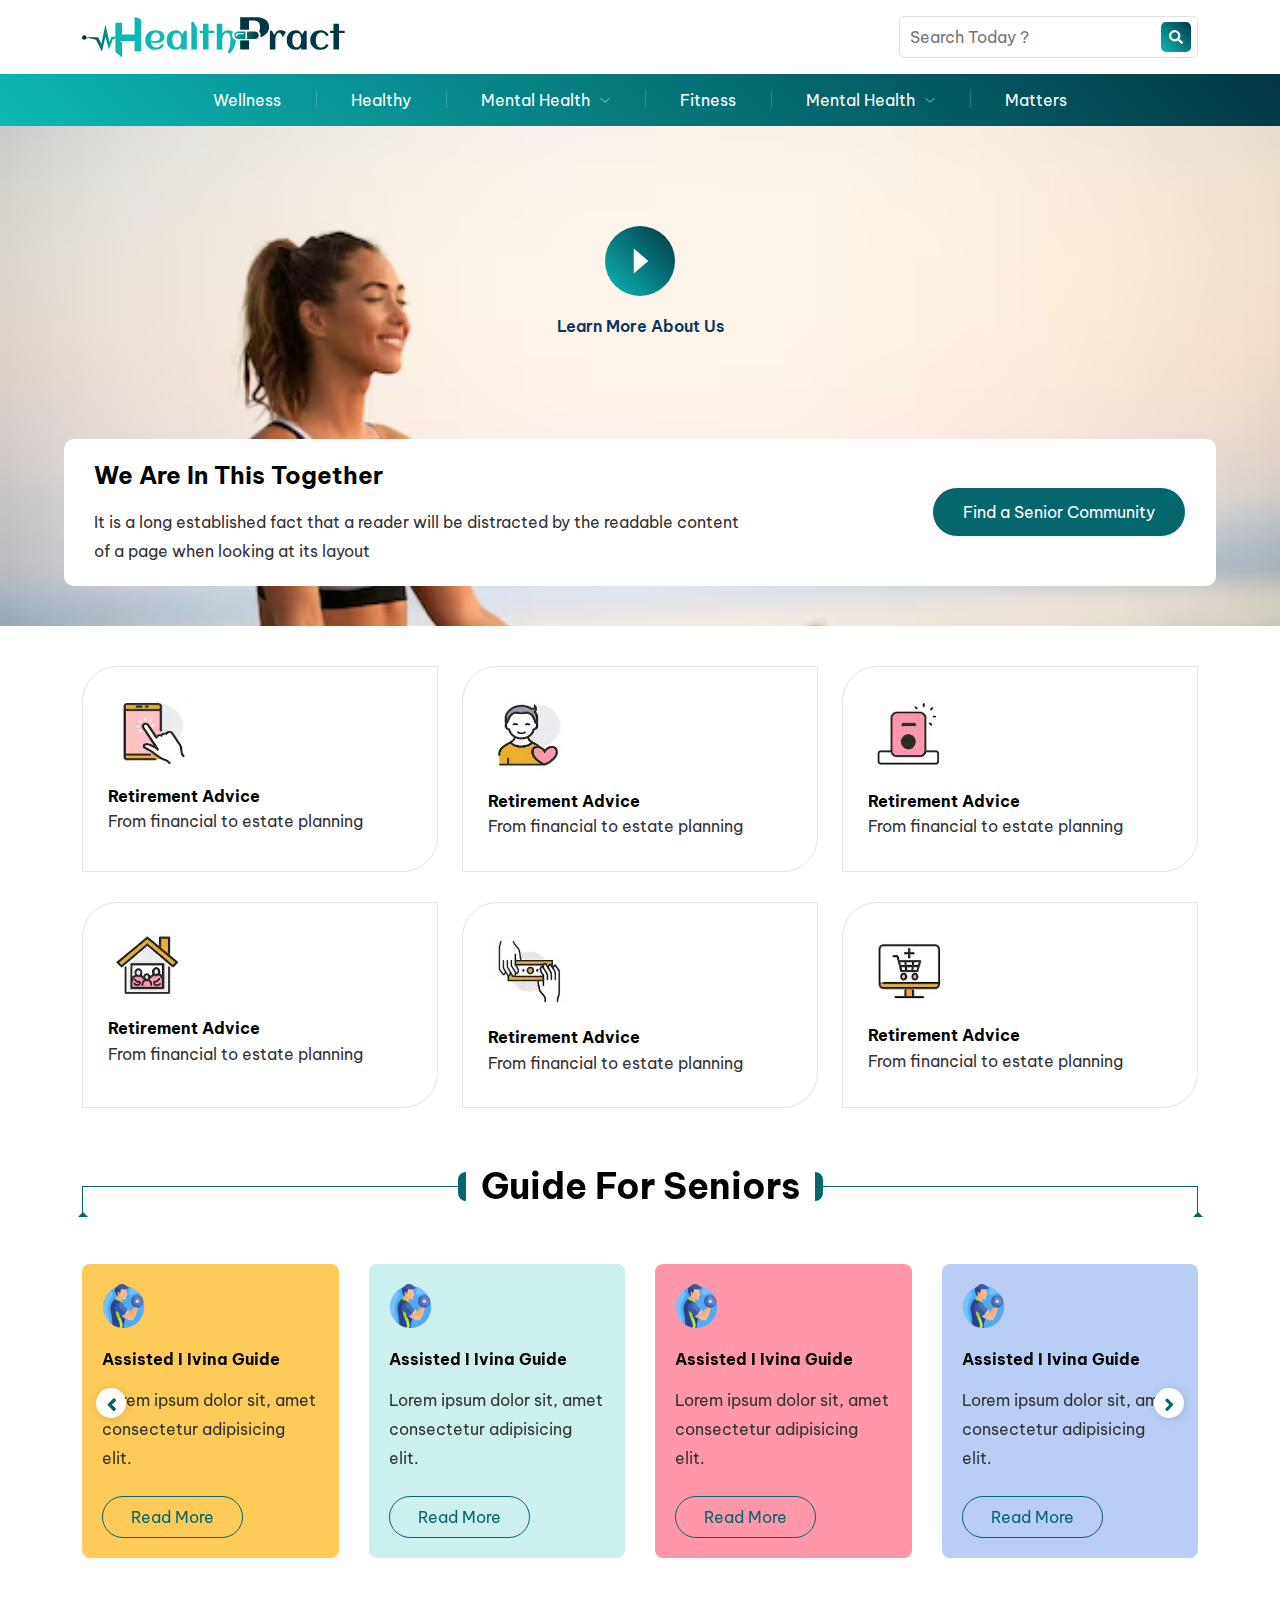
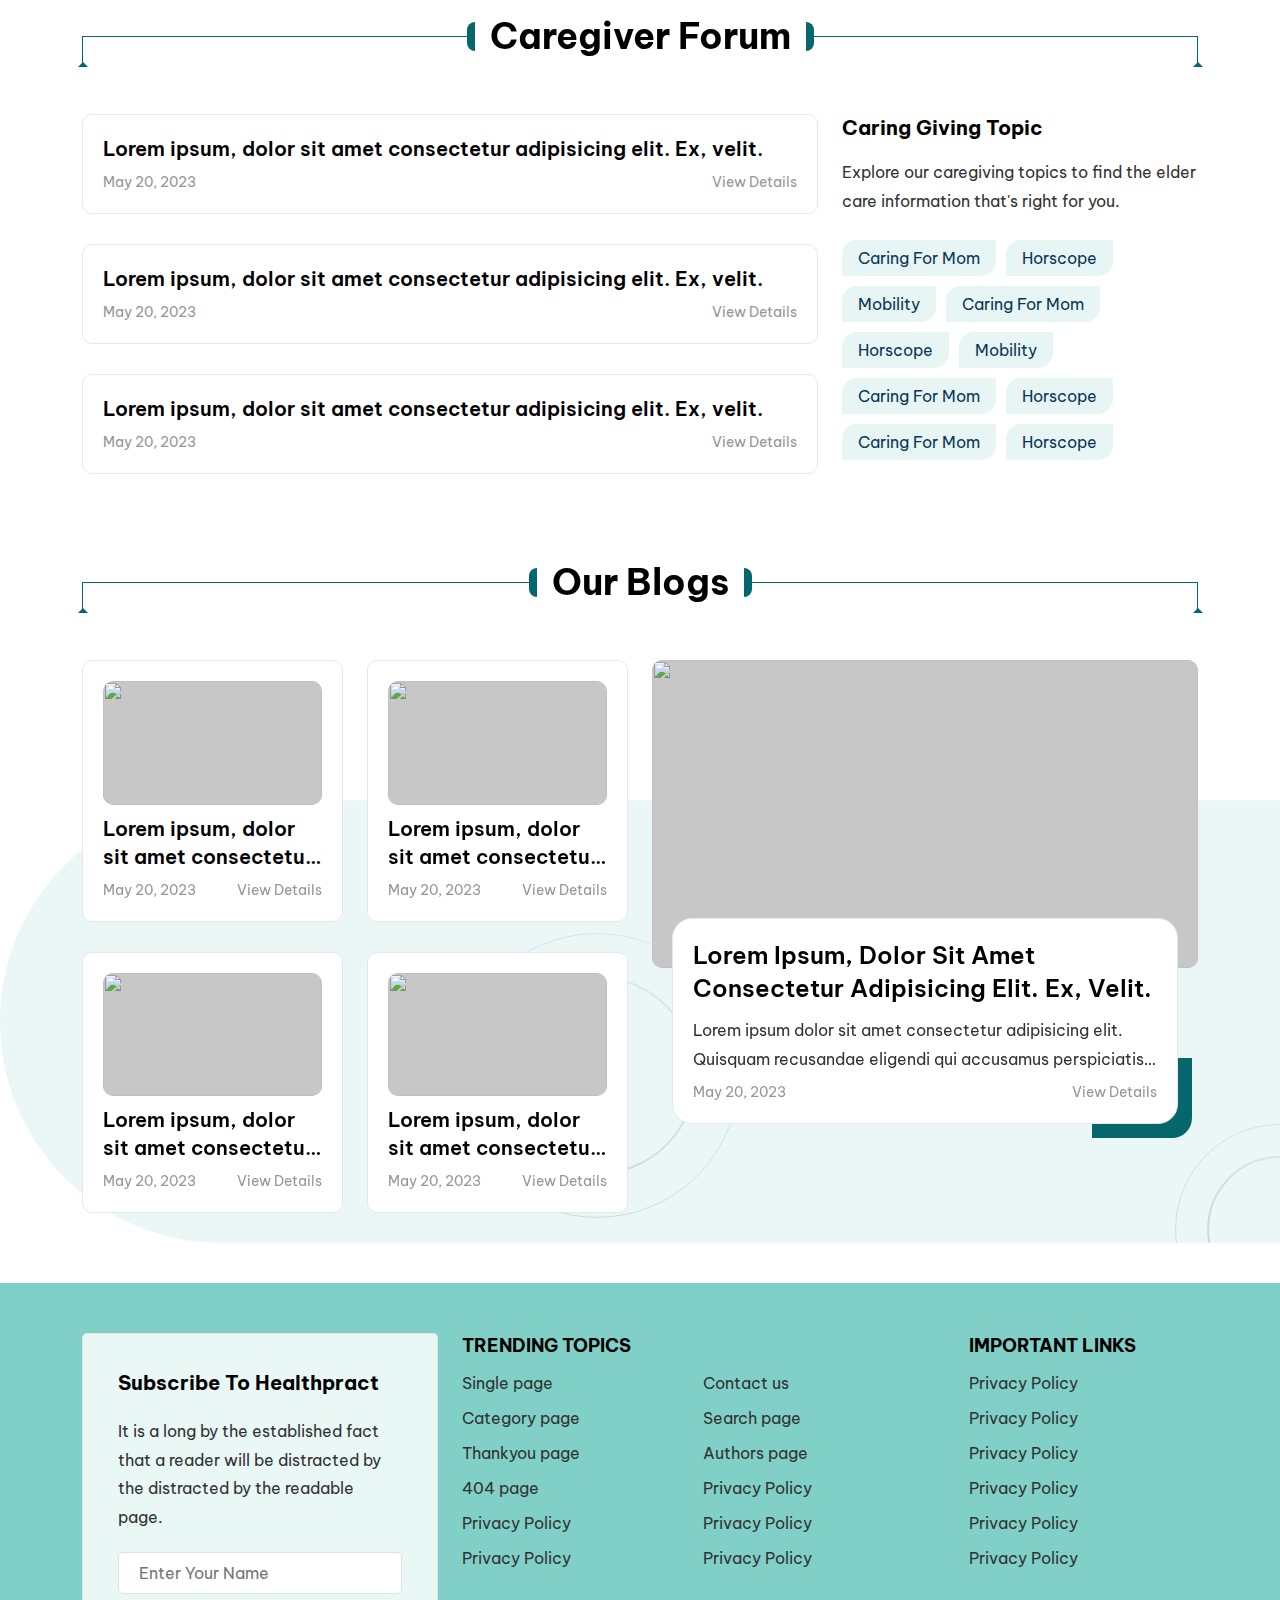
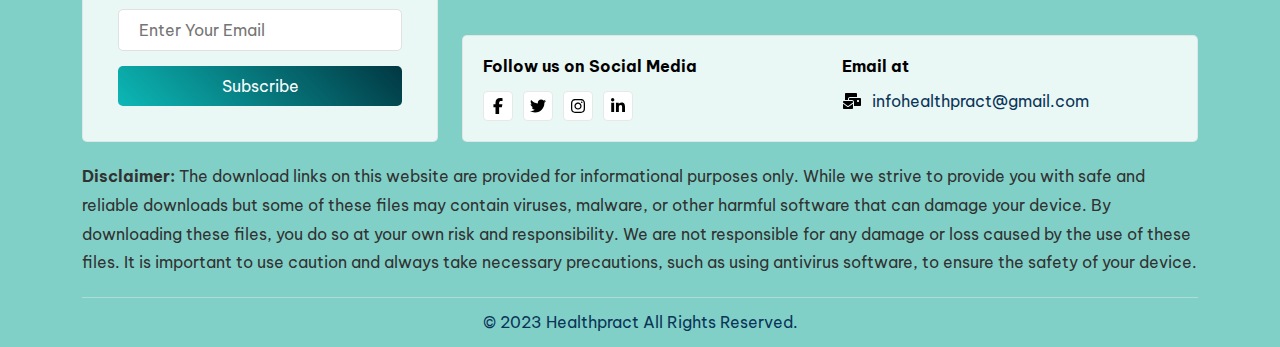
==== commit 2f91f75e: "hero card change" ====
--- a/index.html
+++ b/index.html
@@ -201,43 +201,43 @@
     <div class="row row-gap">
       <div class="col-lg-4 col-md-6">
         <div class="hero-card">
+          <img src="assets/img/hero-card/hero-card-1.webp" alt="" class="img-fluid">
           <div class="h6">Retirement Advice</div>
-          <img src="assets/img/hero-card/hero-card-1.webp" alt="" class="img-fluid">
           <p>From financial to estate planning</p>
         </div>
       </div>
       <div class="col-lg-4 col-md-6">
         <div class="hero-card">
+          <img src="assets/img/hero-card/hero-card-2.webp" alt="" class="img-fluid">
           <div class="h6">Retirement Advice</div>
-          <img src="assets/img/hero-card/hero-card-2.webp" alt="" class="img-fluid">
           <p>From financial to estate planning</p>
         </div>
       </div>
       <div class="col-lg-4 col-md-6">
         <div class="hero-card">
+          <img src="assets/img/hero-card/hero-card-3.webp" alt="" class="img-fluid">
           <div class="h6">Retirement Advice</div>
-          <img src="assets/img/hero-card/hero-card-3.webp" alt="" class="img-fluid">
           <p>From financial to estate planning</p>
         </div>
       </div>
       <div class="col-lg-4 col-md-6">
         <div class="hero-card">
+          <img src="assets/img/hero-card/hero-card-5.webp" alt="" class="img-fluid">
           <div class="h6">Retirement Advice</div>
-          <img src="assets/img/hero-card/hero-card-5.webp" alt="" class="img-fluid">
           <p>From financial to estate planning</p>
         </div>
       </div>
       <div class="col-lg-4 col-md-6">
         <div class="hero-card">
+          <img src="assets/img/hero-card/hero-card-6.webp" alt="" class="img-fluid">
           <div class="h6">Retirement Advice</div>
-          <img src="assets/img/hero-card/hero-card-6.webp" alt="" class="img-fluid">
           <p>From financial to estate planning</p>
         </div>
       </div>
       <div class="col-lg-4 col-md-6">
         <div class="hero-card">
+          <img src="assets/img/hero-card/hero-card-4.webp" alt="" class="img-fluid">
           <div class="h6">Retirement Advice</div>
-          <img src="assets/img/hero-card/hero-card-4.webp" alt="" class="img-fluid">
           <p>From financial to estate planning</p>
         </div>
       </div>
--- a/assets/css/style.css
+++ b/assets/css/style.css
@@ -904,7 +904,6 @@
 
 /* hero header */
 /* header end */
-.hero-card,
 .play-btn-box,
 .play-btn {
     display: flex;
@@ -962,11 +961,20 @@
 }
 
 .hero-card {
-    border: 1px solid #323232;
-    border-radius: 5px;
-    padding: 20px;
-    flex-direction: column;
+    background: #fff;
+    padding: 30px 25px;
+    border-radius: 35px 0 35px 0;
+    border: 1px solid #e4e1e1;
     gap: 10px;
+    height: 100%;
+}
+
+.hero-card img {
+    margin-bottom: 20px;
+}
+
+.hero-card .h6 {
+    margin-bottom: 0;
 }
 
 @media (max-width:768px) {
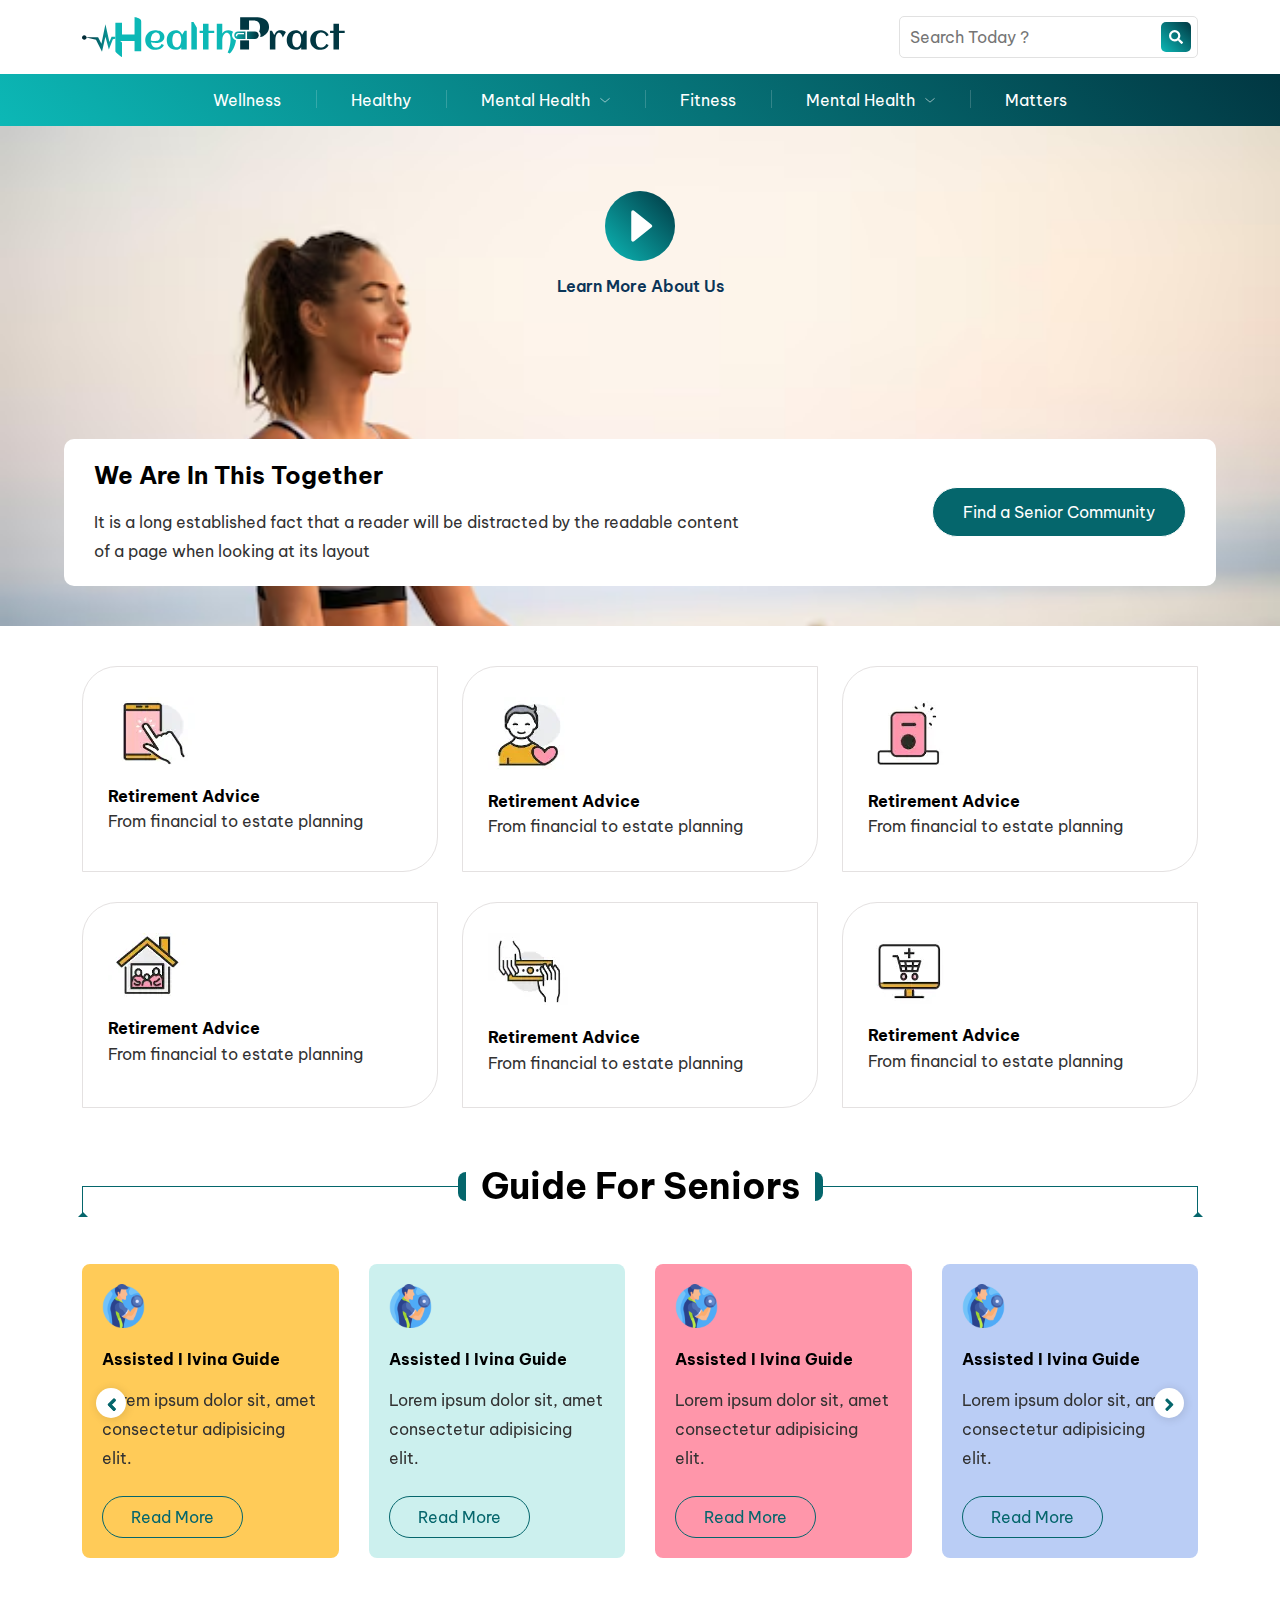
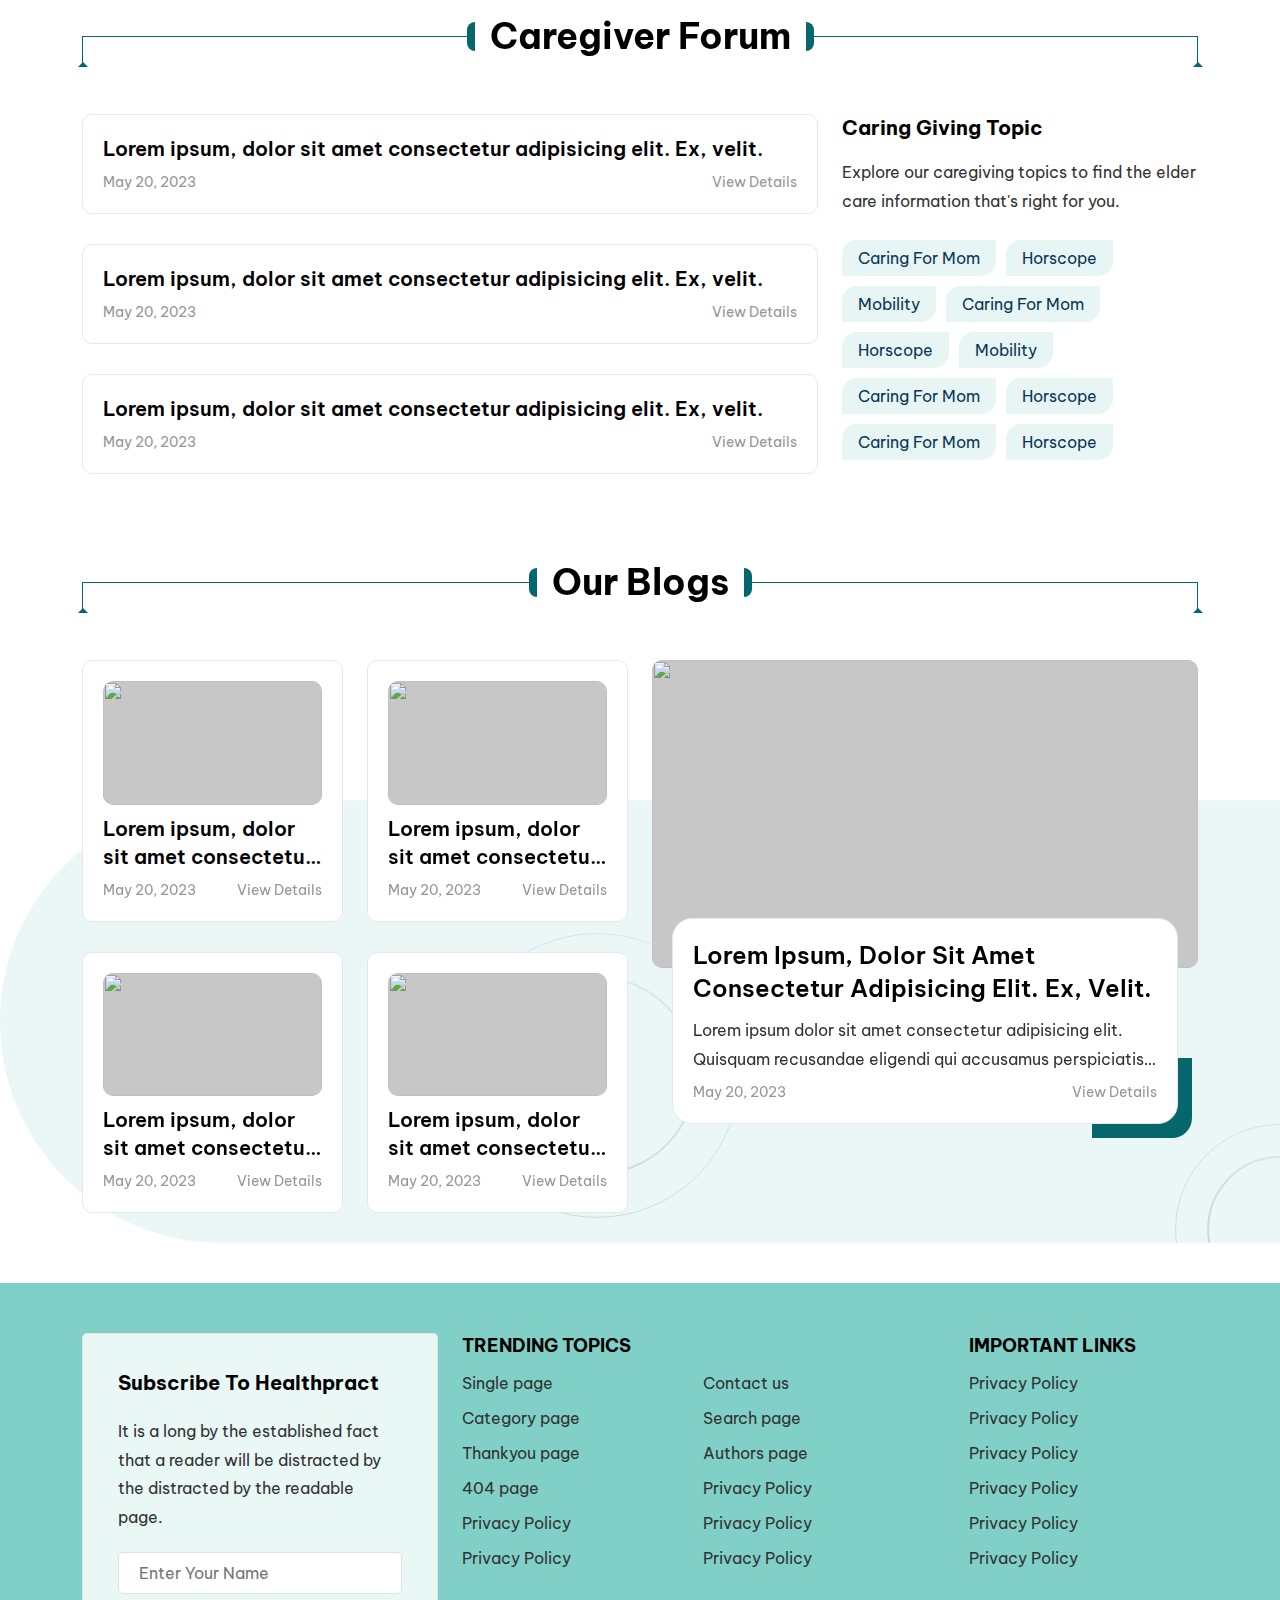
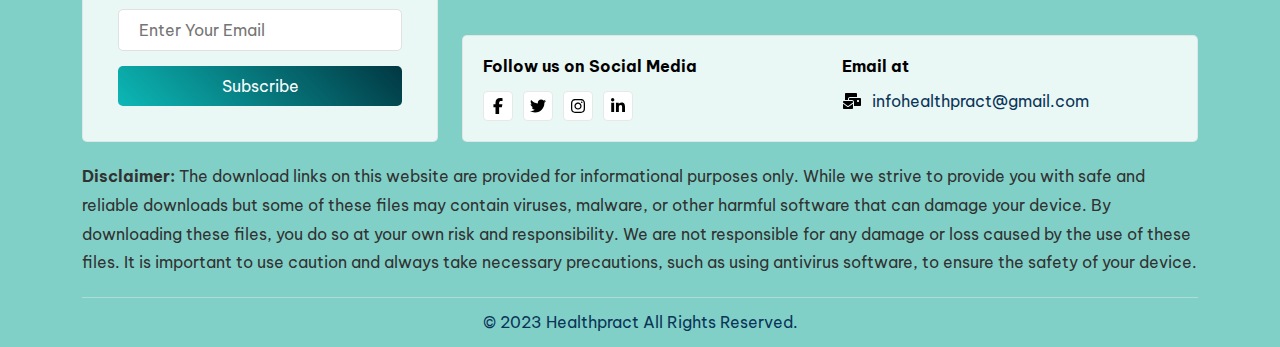
==== commit d112ee9e: "change play btn design" ====
--- a/index.html
+++ b/index.html
@@ -163,23 +163,15 @@
     <div class="container">
 
       <div class="play-btn-box">
-        <a href="#" class="play-btn">
-          <svg fill="#fff" version="1.1" id="Layer_1" xmlns="http://www.w3.org/2000/svg" viewBox="0 0 50 50"
-            xml:space="preserve" width="50" height="50">
-            <g id="SVGRepo_bgCarrier" stroke-width="0" />
-            <g id="SVGRepo_tracerCarrier" stroke-linecap="round" stroke-linejoin="round" />
-            <g id="SVGRepo_iconCarrier">
-              <style>
-                .st0 {
-                  fill: none
-                }
-              </style>
-              <path d="M18.75 37.5 33.334 25 18.75 12.5z" />
-              <path class="st0" d="M0 0h50v50H0z" />
-              <path class="st0" d="M0 0h50v50H0z" />
-            </g>
-          </svg>
-        </a>
+        <div class="play-btn">
+          <div class="circle pulse"></div>
+          <a href="#" class="circle">
+            <svg xmlns="http://www.w3.org/2000/svg" viewBox="0 0 100 100">
+              <polygon points="40,30 65,50 40,70"></polygon>
+            </svg>
+          </a>
+        </div>
+
         <span><a href="#">Learn More About Us</a></span>
       </div>
 
--- a/assets/css/style.css
+++ b/assets/css/style.css
@@ -919,17 +919,66 @@
     position: relative;
 }
 
-
 .play-btn {
+    position: relative;
+    margin: 0 auto;
+    width: 100px;
+}
+
+.play-btn .circle {
     width: 70px;
     height: 70px;
+    position: absolute;
+    top: 0;
+    left: 0;
+    right: 0;
+    bottom: 0;
+    border-radius: 50%;
     background: var(--color-gradient);
-    border-radius: 50%;
+    margin: auto;
+    transform: scale(1, 1);
+}
+
+.play-btn .circle.pulse {
+    animation-timing-function: ease;
+    animation: pulse 2s infinite;
+    background: #cbe3e3;
+}
+
+.play-btn svg {
+    fill: #fff;
+    stroke: #fff;
+    stroke-linejoin: round;
+    stroke-width: 5;
+    transition: all 0.3s;
+}
+
+.play-btn svg:hover {
+    cursor: pointer;
+    transform: scale(1.2, 1.2);
+}
+
+@keyframes pulse {
+    0% {
+        transform: scale(1, 1);
+    }
+
+    25% {
+        transform: scale(1, 1);
+    }
+
+    50% {
+        transform: scale(1.2, 1.2);
+    }
+
+    100% {
+        transform: scale(1, 1);
+    }
 }
 
 .play-btn-box {
     flex-direction: column;
-    gap: 20px;
+    gap: 50px;
     padding-top: 100px;
 }
 
@@ -981,10 +1030,6 @@
     .hero-content {
         grid-template-columns: auto;
         gap: 40px;
-    }
-
-    .play-btn-box {
-        padding-top: 50px;
     }
 
     .hero-content .btn-fill {
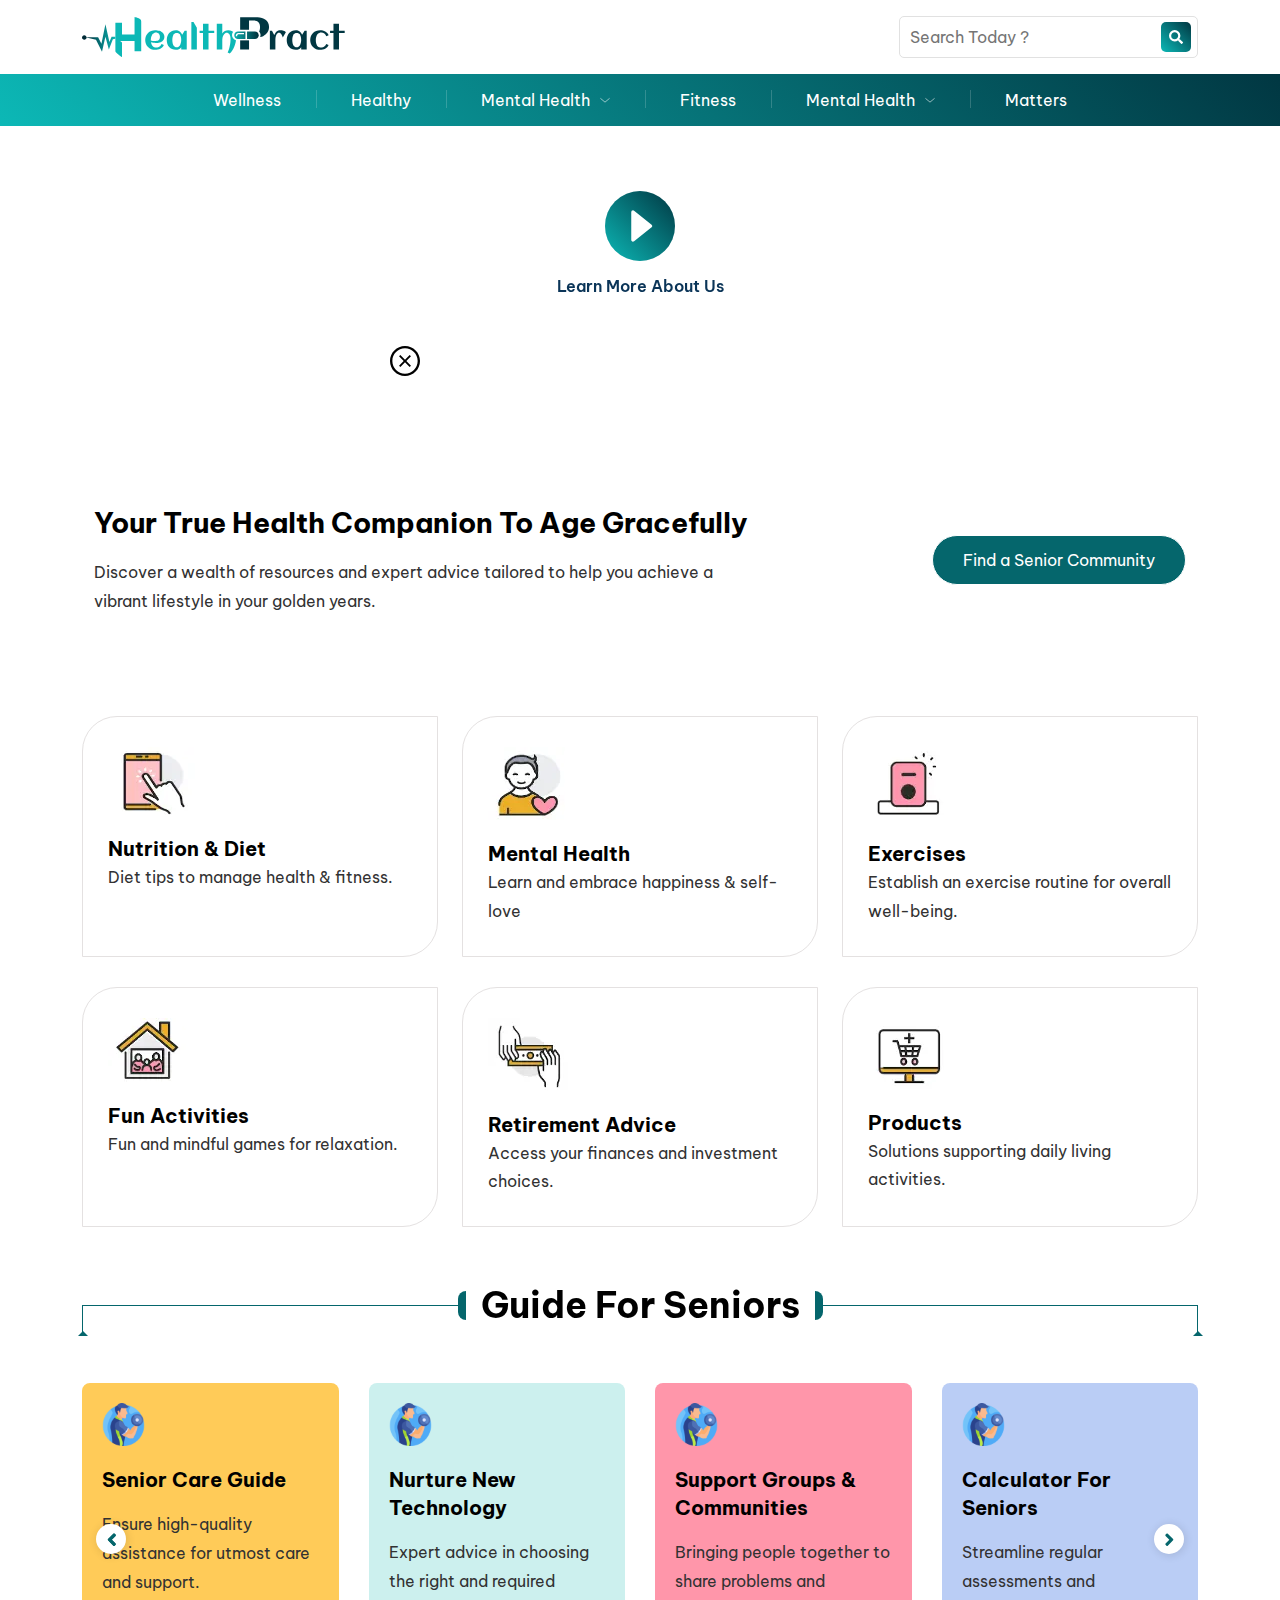
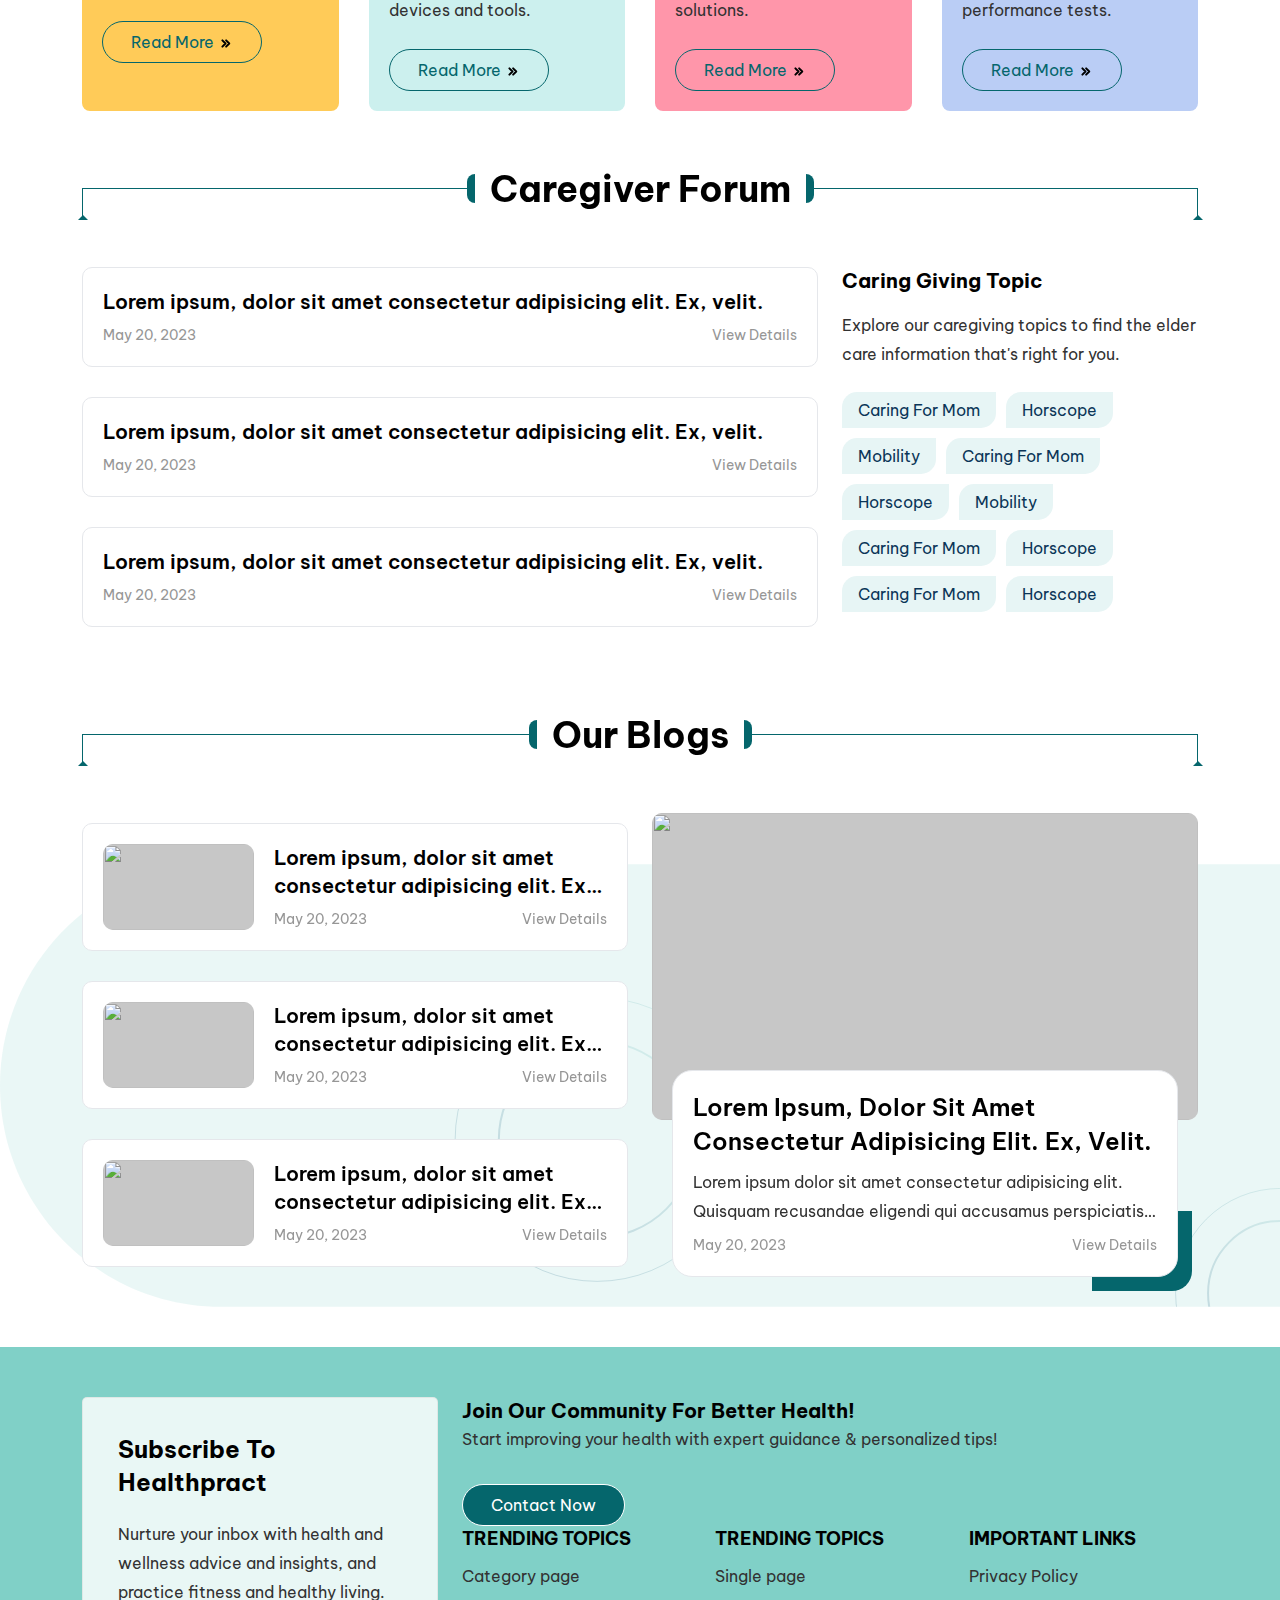
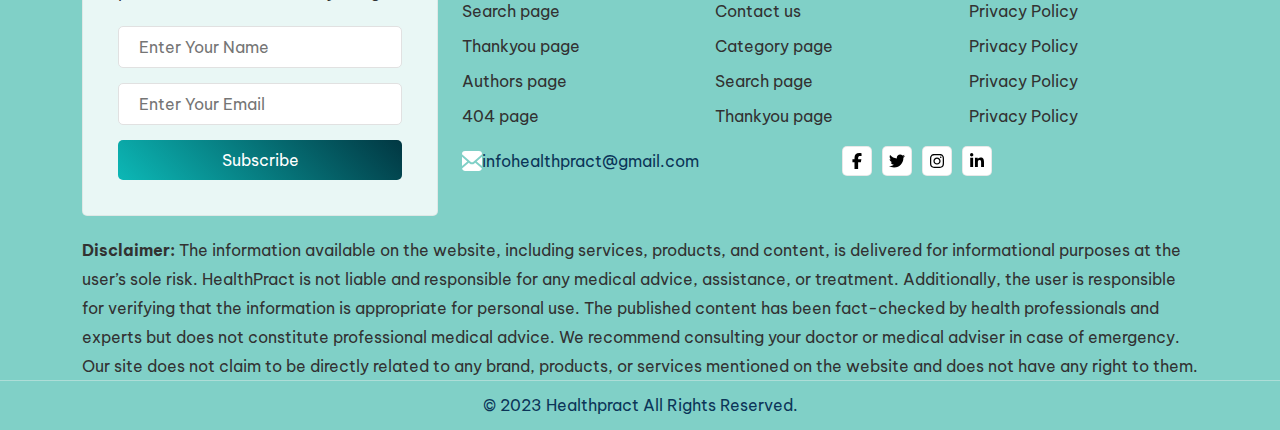
==== commit 82b5bc65: "correction" ====
--- a/index.html
+++ b/index.html
@@ -165,21 +165,40 @@
       <div class="play-btn-box">
         <div class="play-btn">
           <div class="circle pulse"></div>
-          <a href="#" class="circle">
+          <div class="circle">
             <svg xmlns="http://www.w3.org/2000/svg" viewBox="0 0 100 100">
               <polygon points="40,30 65,50 40,70"></polygon>
             </svg>
-          </a>
+          </div>
         </div>
 
         <span><a href="#">Learn More About Us</a></span>
+
+
+        <div class="play-poppup">
+
+          <div class="close-youtube">
+            <svg xmlns="http://www.w3.org/2000/svg" width="30" height="30" viewBox="0 0 19.2 19.2" xml:space="preserve">
+              <path
+                d="M12.57 5.782 9.6 8.752l-2.97-2.97-.848.848 2.97 2.97-2.97 2.97.848.848 2.97-2.97 2.97 2.97.848-.848-2.97-2.97 2.97-2.97z" />
+              <path
+                d="M9.6 0C4.298 0 0 4.298 0 9.6s4.298 9.6 9.6 9.6 9.6-4.298 9.6-9.6S14.902 0 9.6 0m0 17.7c-4.474 0-8.1-3.626-8.1-8.1s3.626-8.1 8.1-8.1 8.1 3.626 8.1 8.1-3.626 8.1-8.1 8.1" />
+            </svg>
+          </div>
+
+
+          <iframe width="500" height="315" src="https://www.youtube.com/embed/9MazN_6wdqI?si=cVQUEsIdcfhPRrt8"
+            title="YouTube video player" frameborder="0"
+            allow="accelerometer; autoplay; clipboard-write; encrypted-media; gyroscope; picture-in-picture; web-share"
+            referrerpolicy="strict-origin-when-cross-origin" allowfullscreen></iframe>
+        </div>
       </div>
 
       <div class="hero-content">
         <div class="content">
-          <div class="h4">We are in this Together</div>
-          <p>It is a long established fact that a reader will be distracted by the readable content of a page when
-            looking at its layout</p>
+          <div class="h3">Your True Health Companion To Age Gracefully</div>
+          <p>Discover a wealth of resources and expert advice tailored to help you achieve a vibrant lifestyle in your
+            golden years.</p>
         </div>
         <a href="#" class="btn-fill">Find a Senior Community</a>
       </div>
@@ -194,43 +213,43 @@
       <div class="col-lg-4 col-md-6">
         <div class="hero-card">
           <img src="assets/img/hero-card/hero-card-1.webp" alt="" class="img-fluid">
-          <div class="h6">Retirement Advice</div>
-          <p>From financial to estate planning</p>
+          <div class="h5 mb-0">Nutrition & Diet</div>
+          <p>Diet tips to manage health & fitness.</p>
         </div>
       </div>
       <div class="col-lg-4 col-md-6">
         <div class="hero-card">
           <img src="assets/img/hero-card/hero-card-2.webp" alt="" class="img-fluid">
-          <div class="h6">Retirement Advice</div>
-          <p>From financial to estate planning</p>
+          <div class="h5 mb-0">Mental Health</div>
+          <p>Learn and embrace happiness & self-love</p>
         </div>
       </div>
       <div class="col-lg-4 col-md-6">
         <div class="hero-card">
           <img src="assets/img/hero-card/hero-card-3.webp" alt="" class="img-fluid">
-          <div class="h6">Retirement Advice</div>
-          <p>From financial to estate planning</p>
+          <div class="h5 mb-0">Exercises</div>
+          <p>Establish an exercise routine for overall well-being.</p>
         </div>
       </div>
       <div class="col-lg-4 col-md-6">
         <div class="hero-card">
           <img src="assets/img/hero-card/hero-card-5.webp" alt="" class="img-fluid">
-          <div class="h6">Retirement Advice</div>
-          <p>From financial to estate planning</p>
+          <div class="h5 mb-0">Fun Activities</div>
+          <p>Fun and mindful games for relaxation.</p>
         </div>
       </div>
       <div class="col-lg-4 col-md-6">
         <div class="hero-card">
           <img src="assets/img/hero-card/hero-card-6.webp" alt="" class="img-fluid">
-          <div class="h6">Retirement Advice</div>
-          <p>From financial to estate planning</p>
+          <div class="h5 mb-0">Retirement Advice</div>
+          <p>Access your finances and investment choices.</p>
         </div>
       </div>
       <div class="col-lg-4 col-md-6">
         <div class="hero-card">
           <img src="assets/img/hero-card/hero-card-4.webp" alt="" class="img-fluid">
-          <div class="h6">Retirement Advice</div>
-          <p>From financial to estate planning</p>
+          <div class="h5 mb-0">Products</div>
+          <p>Solutions supporting daily living activities.</p>
         </div>
       </div>
     </div>
@@ -273,33 +292,69 @@
         <div class="slide-card">
           <div class="guide" data-color="yellow">
             <img src="assets/img/fitness.svg" alt="Mental Health" class="img-fluid">
-            <div class="h6">Assisted I ivina Guide</div>
-            <p>Lorem ipsum dolor sit, amet consectetur adipisicing elit. </p>
-            <a href="#" class="btn-outline">Read More</a>
+            <div class="h5">Senior Care Guide</div>
+            <p>Ensure high-quality assistance for utmost care and support. </p>
+            <a href="#" class="btn-outline">
+              Read More
+              <svg viewBox="0 0 15 15" xmlns="http://www.w3.org/2000/svg" aria-labelledby="chevronsRightIconTitle"
+                stroke="#000" stroke-width="2" stroke-linecap="round" stroke-linejoin="round" fill="none" color="#000"
+                width="15" height="15">
+                <g stroke-width="0" />
+                <g />
+                <path d="M8.125 4.375 11.25 7.5l-3.125 3.125h0m-3.75-6.25L7.5 7.5l-3.125 3.125h0" />
+              </svg>
+            </a>
           </div>
         </div>
         <div class="slide-card">
           <div class="guide" data-color="green">
             <img src="assets/img/fitness.svg" alt="Mental Health" class="img-fluid">
-            <div class="h6">Assisted I ivina Guide</div>
-            <p>Lorem ipsum dolor sit, amet consectetur adipisicing elit. </p>
-            <a href="#" class="btn-outline">Read More</a>
+            <div class="h5">Nurture New Technology</div>
+            <p>Expert advice in choosing the right and required devices and tools.</p>
+            <a href="#" class="btn-outline">
+              Read More
+              <svg viewBox="0 0 15 15" xmlns="http://www.w3.org/2000/svg" aria-labelledby="chevronsRightIconTitle"
+                stroke="#000" stroke-width="2" stroke-linecap="round" stroke-linejoin="round" fill="none" color="#000"
+                width="15" height="15">
+                <g stroke-width="0" />
+                <g />
+                <path d="M8.125 4.375 11.25 7.5l-3.125 3.125h0m-3.75-6.25L7.5 7.5l-3.125 3.125h0" />
+              </svg>
+            </a>
           </div>
         </div>
         <div class="slide-card">
           <div class="guide" data-color="pink">
             <img src="assets/img/fitness.svg" alt="Mental Health" class="img-fluid">
-            <div class="h6">Assisted I ivina Guide</div>
-            <p>Lorem ipsum dolor sit, amet consectetur adipisicing elit. </p>
-            <a href="#" class="btn-outline">Read More</a>
+            <div class="h5">Support Groups & Communities</div>
+            <p>Bringing people together to share problems and solutions. </p>
+            <a href="#" class="btn-outline">
+              Read More
+              <svg viewBox="0 0 15 15" xmlns="http://www.w3.org/2000/svg" aria-labelledby="chevronsRightIconTitle"
+                stroke="#000" stroke-width="2" stroke-linecap="round" stroke-linejoin="round" fill="none" color="#000"
+                width="15" height="15">
+                <g stroke-width="0" />
+                <g />
+                <path d="M8.125 4.375 11.25 7.5l-3.125 3.125h0m-3.75-6.25L7.5 7.5l-3.125 3.125h0" />
+              </svg>
+            </a>
           </div>
         </div>
         <div class="slide-card">
           <div class="guide" data-color="blue">
             <img src="assets/img/fitness.svg" alt="Mental Health" class="img-fluid">
-            <div class="h6">Assisted I ivina Guide</div>
-            <p>Lorem ipsum dolor sit, amet consectetur adipisicing elit. </p>
-            <a href="#" class="btn-outline">Read More</a>
+            <div class="h5">Calculator For Seniors</div>
+            <p>Streamline regular assessments and performance tests. </p>
+            <a href="#" class="btn-outline">
+              Read More
+              <svg viewBox="0 0 15 15" xmlns="http://www.w3.org/2000/svg" aria-labelledby="chevronsRightIconTitle"
+                stroke="#000" stroke-width="2" stroke-linecap="round" stroke-linejoin="round" fill="none" color="#000"
+                width="15" height="15">
+                <g stroke-width="0" />
+                <g />
+                <path d="M8.125 4.375 11.25 7.5l-3.125 3.125h0m-3.75-6.25L7.5 7.5l-3.125 3.125h0" />
+              </svg>
+            </a>
           </div>
         </div>
       </div>
@@ -386,87 +441,59 @@
           <span>Our Blogs</span>
         </div>
       </div>
-      <div class="row">
+      <div class="row align-items-center">
         <div class="col-lg-6">
-          <div class="row">
-            <div class="col-lg-6">
-              <div class="hp-card">
-                <div class="img-placeholder img-hover">
-                  <a href="#">
-                    <img src="https://cdn.triphippies.com/wp-content/uploads/2023/12/budget-trip.webp" alt=""
-                      class="img-fluid">
-                  </a>
-                </div>
-                <div class="card-content">
-                  <a href="#" class="card-title ">Lorem ipsum, dolor sit amet consectetur adipisicing
-                    elit. Ex, velit.</a>
-                  <div class="health-cd-detls">
-                    <span>
-                      May 20, 2023
-                    </span>
-                    <a href="#">View Details</a>
-                  </div>
-                </div>
-              </div>
-            </div>
-            <div class="col-lg-6">
-              <div class="hp-card">
-                <div class="img-placeholder img-hover">
-                  <a href="#">
-                    <img src="https://cdn.triphippies.com/wp-content/uploads/2023/12/budget-trip.webp" alt=""
-                      class="img-fluid">
-                  </a>
-                </div>
-                <div class="card-content">
-                  <a href="#" class="card-title ">Lorem ipsum, dolor sit amet consectetur adipisicing
-                    elit. Ex, velit.</a>
-                  <div class="health-cd-detls">
-                    <span>
-                      May 20, 2023
-                    </span>
-                    <a href="#">View Details</a>
-                  </div>
-                </div>
-              </div>
-            </div>
-            <div class="col-lg-6">
-              <div class="hp-card">
-                <div class="img-placeholder img-hover">
-                  <a href="#">
-                    <img src="https://cdn.triphippies.com/wp-content/uploads/2023/12/budget-trip.webp" alt=""
-                      class="img-fluid">
-                  </a>
-                </div>
-                <div class="card-content">
-                  <a href="#" class="card-title ">Lorem ipsum, dolor sit amet consectetur adipisicing
-                    elit. Ex, velit.</a>
-                  <div class="health-cd-detls">
-                    <span>
-                      May 20, 2023
-                    </span>
-                    <a href="#">View Details</a>
-                  </div>
-                </div>
-              </div>
-            </div>
-            <div class="col-lg-6">
-              <div class="hp-card">
-                <div class="img-placeholder img-hover">
-                  <a href="#">
-                    <img src="https://cdn.triphippies.com/wp-content/uploads/2023/12/budget-trip.webp" alt=""
-                      class="img-fluid">
-                  </a>
-                </div>
-                <div class="card-content">
-                  <a href="#" class="card-title ">Lorem ipsum, dolor sit amet consectetur adipisicing
-                    elit. Ex, velit.</a>
-                  <div class="health-cd-detls">
-                    <span>
-                      May 20, 2023
-                    </span>
-                    <a href="#">View Details</a>
-                  </div>
-                </div>
+          <div class="hp-card d-grid">
+            <div class="img-placeholder img-hover">
+              <a href="#">
+                <img src="https://cdn.triphippies.com/wp-content/uploads/2023/12/budget-trip.webp" alt=""
+                  class="img-fluid">
+              </a>
+            </div>
+            <div class="card-content">
+              <a href="#" class="card-title ">Lorem ipsum, dolor sit amet consectetur adipisicing
+                elit. Ex, velit.</a>
+              <div class="health-cd-detls">
+                <span>
+                  May 20, 2023
+                </span>
+                <a href="#">View Details</a>
+              </div>
+            </div>
+          </div>
+          <div class="hp-card d-grid">
+            <div class="img-placeholder img-hover">
+              <a href="#">
+                <img src="https://cdn.triphippies.com/wp-content/uploads/2023/12/budget-trip.webp" alt=""
+                  class="img-fluid">
+              </a>
+            </div>
+            <div class="card-content">
+              <a href="#" class="card-title ">Lorem ipsum, dolor sit amet consectetur adipisicing
+                elit. Ex, velit.</a>
+              <div class="health-cd-detls">
+                <span>
+                  May 20, 2023
+                </span>
+                <a href="#">View Details</a>
+              </div>
+            </div>
+          </div>
+          <div class="hp-card  d-grid">
+            <div class="img-placeholder img-hover">
+              <a href="#">
+                <img src="https://cdn.triphippies.com/wp-content/uploads/2023/12/budget-trip.webp" alt=""
+                  class="img-fluid">
+              </a>
+            </div>
+            <div class="card-content">
+              <a href="#" class="card-title ">Lorem ipsum, dolor sit amet consectetur adipisicing
+                elit. Ex, velit.</a>
+              <div class="health-cd-detls">
+                <span>
+                  May 20, 2023
+                </span>
+                <a href="#">View Details</a>
               </div>
             </div>
           </div>
@@ -502,25 +529,48 @@
   <!-- footer start -->
   <footer>
     <div class="container">
-      <div class="row">
+      <div class="row row-gap">
         <div class="col-lg-4">
           <div class="footer-bg">
-            <div class="footer-title h5  mb-0">Subscribe To Healthpract</div>
-            <p>It is a long by the established fact that a reader will be distracted by the distracted by the
-              readable page.
+            <div class="footer-title h4 mb-0">Subscribe To Healthpract</div>
+            <p>Nurture your inbox with health and wellness advice and insights, and practice fitness and healthy living.
             </p>
             <form>
-              <input type="text" name="name" placeholder="Enter Your Name" required>
-              <input type="email" name="email" placeholder="Enter Your Email" required>
+              <input type="text" name="name" placeholder="Enter Your Name" required />
+              <input type="email" name="email" placeholder="Enter Your Email" required />
               <button type="submit" class="form-btn">Subscribe</button>
             </form>
           </div>
         </div>
         <div class="col-lg-8">
-          <div class="d-flex justify-content-between">
+          <div class="footer-menu-cont">
+            <div class="footer-contact">
+              <div class="row row-gap align-items-center">
+                <div class="col-md-9">
+                  <div class="footer-title h5 mb-0">Join Our Community for Better Health!</div>
+                  <p>Start improving your health with expert guidance & personalized tips!</p>
+                </div>
+                <div class="col-md-3">
+                  <a href="contact-us.html" class="btn-fill">Contact Now</a>
+                </div>
+              </div>
+            </div>
+
             <div class="row">
-              <div class="col-md-8">
-                <div class="footer-list category-box">
+              <div class="col-md-4">
+                <div class="footer-list">
+                  <div class="footer-title h6">Trending Topics</div>
+                  <ul>
+                    <li><a href="category.html">Category page</a></li>
+                    <li><a href="search-pg.html">Search page</a></li>
+                    <li><a href="thank-you.html">Thankyou page</a></li>
+                    <li><a href="author.html">Authors page</a></li>
+                    <li><a href="404.html">404 page</a></li>
+                  </ul>
+                </div>
+              </div>
+              <div class="col-md-4">
+                <div class="footer-list">
                   <div class="footer-title h6">Trending Topics</div>
                   <ul>
                     <li><a href="single.html">Single page</a></li>
@@ -528,13 +578,6 @@
                     <li><a href="category.html">Category page</a></li>
                     <li><a href="search-pg.html">Search page</a></li>
                     <li><a href="thank-you.html">Thankyou page</a></li>
-                    <li><a href="author.html">Authors page</a></li>
-                    <li><a href="404.html">404 page</a></li>
-                    <li><a href="#">Privacy Policy</a></li>
-                    <li><a href="#">Privacy Policy</a></li>
-                    <li><a href="#">Privacy Policy</a></li>
-                    <li><a href="#">Privacy Policy</a></li>
-                    <li><a href="#">Privacy Policy</a></li>
                   </ul>
                 </div>
               </div>
@@ -547,15 +590,27 @@
                     <li><a href="#">Privacy Policy</a></li>
                     <li><a href="#">Privacy Policy</a></li>
                     <li><a href="#">Privacy Policy</a></li>
-                    <li><a href="#">Privacy Policy</a></li>
                   </ul>
                 </div>
               </div>
             </div>
-            <div class="footer-bg">
-              <div class="row">
+
+            <div class="footer-social">
+              <div class="row align-items-center">
                 <div class="col-md-6">
-                  <div class="footer-title">Follow us on Social Media</div>
+                  <a href="mailto:infohealthpract@gmail.com" class="d-flex align-items-center">
+                    <svg height="20" width="20" xmlns="http://www.w3.org/2000/svg" viewBox="0 0 51.2 51.2"
+                      xml:space="preserve">
+                      <g stroke-width="0" />
+                      <g stroke-linecap="round" stroke-linejoin="round" />
+                      <path
+                        d="M51.2 38.606V14.782L37.536 26.694zM43.247 0H7.953A7.953 7.953 0 0 0 0 7.953v.233l22.788 19.867a4.26 4.26 0 0 0 2.812 1.053 4.26 4.26 0 0 0 2.812-1.053L51.2 8.186v-.233A7.953 7.953 0 0 0 43.247 0M31.678 31.801a9.23 9.23 0 0 1-6.078 2.277 9.24 9.24 0 0 1-6.078-2.277l-2.076-1.81-17.24 15.03c.808 3.537 3.967 6.179 7.747 6.179h35.293c3.783 0 6.94-2.642 7.748-6.179l-17.241-15.03zM0 14.782v23.824l13.664-11.913z"
+                        style="fill:#fff" />
+                    </svg>
+                    infohealthpract@gmail.com
+                  </a>
+                </div>
+                <div class="col-md-6">
                   <div class="social-media">
                     <ul>
                       <li>
@@ -593,30 +648,31 @@
                     </ul>
                   </div>
                 </div>
-                <div class="col-md-6">
-                  <div class="footer-title">Email at</div>
-                  <a href="mailto:infohealthpract@gmail.com">
-                    <svg viewBox="0 0 640 512" height="16" width="20">
-                      <path
-                        d="M128 0c-17.7 0-32 14.3-32 32v192h96v-32c0-35.3 28.7-64 64-64h224V32c0-17.7-14.3-32-32-32H128zm128 160c-17.7 0-32 14.3-32 32v32h96c35.3 0 64 28.7 64 64v128h192c17.7 0 32-14.3 32-32V192c0-17.7-14.3-32-32-32H256zm240 64h32c8.8 0 16 7.2 16 16v32c0 8.8-7.2 16-16 16h-32c-8.8 0-16-7.2-16-16v-32c0-8.8 7.2-16 16-16zM64 256c-17.7 0-32 14.3-32 32v13l155.1 114.9c1.4 1 3.1 1.6 4.9 1.6s3.5-.6 4.9-1.6L352 301v-13c0-17.7-14.3-32-32-32H64zm288 84.8L216 441.6c-6.9 5.1-15.3 7.9-24 7.9s-17-2.8-24-7.9L32 340.8V480c0 17.7 14.3 32 32 32h256c17.7 0 32-14.3 32-32V340.8z" />
-                    </svg>
-                    infohealthpract@gmail.com
-                  </a>
-                </div>
-              </div>
-            </div>
-          </div>
-        </div>
-      </div>
-      <p><strong>Disclaimer: </strong>The download links on this website are provided for informational purposes only.
-        While we strive to provide you with safe and reliable downloads but some of these files may contain viruses,
-        malware, or other harmful software that can damage your device. By downloading these files, you do so at your
-        own risk and responsibility. We are not responsible for any damage or loss caused by the use of these files. It
-        is important to use caution and always take necessary precautions, such as using antivirus software, to ensure
-        the safety of your device.</p>
-      <p class="copyright text-center">© 2023 Healthpract All Rights Reserved.</p>
-    </div>
+              </div>
+            </div>
+
+          </div>
+        </div>
+      </div>
+      <p>
+        <strong>Disclaimer: </strong>The information available on the website, including services, products, and
+        content, is delivered for informational
+        purposes at the user’s sole risk. HealthPract is not liable and responsible for any medical advice, assistance,
+        or
+        treatment. Additionally, the user is responsible for verifying that the information is appropriate for personal
+        use. The
+        published content has been fact-checked by health professionals and experts but does not constitute professional
+        medical
+        advice. We recommend consulting your doctor or medical adviser in case of emergency. Our site does not claim to
+        be
+        directly related to any brand, products, or services mentioned on the website and does not have any right to
+        them.
+      </p>
+    </div>
+
+    <p class="copyright text-center">© 2023 Healthpract All Rights Reserved.</p>
   </footer>
+
   <!-- footer end -->
 
   <button id="myBtn" title="Back to top">
@@ -628,6 +684,27 @@
 
   <script defer src="assets/js/main.js"></script>
   <script>
+
+    const playBtn = document.querySelector('.play-btn');
+    const Youtubeplay = document.querySelector('.play-poppup');
+    const closeYoutubeplay = document.querySelector('.close-youtube');
+    const HeroOverlay = document.querySelector('.hero-header');
+
+    playBtn.addEventListener('click', function () {
+      // Youtubeplay.style.display = 'block';
+      Youtubeplay.classList.add('open');
+      HeroOverlay.classList.add('overlay');
+      closeYoutubeplay.style.display = 'block';
+    });
+
+    closeYoutubeplay.addEventListener('click', function () {
+      Youtubeplay.classList.remove('open');
+      HeroOverlay.classList.remove('overlay');
+      closeYoutubeplay.style.display = 'none';
+    });
+
+
+
 
     function accountSlider(slider) {
       slider.forEach(config => {
--- a/assets/css/style.css
+++ b/assets/css/style.css
@@ -912,10 +912,9 @@
 }
 
 .hero-header {
-    background: url("../img/hero-img.avif");
-    background-size: cover;
-    background-repeat: no-repeat;
-    height: 500px;
+    /* background: url("../img/hero-img.avif"); */
+    background: url("https://cdn.pixabay.com/photo/2016/11/18/14/15/woman-1834827_1280.jpg") no-repeat bottom/cover;
+    height: 550px;
     position: relative;
 }
 
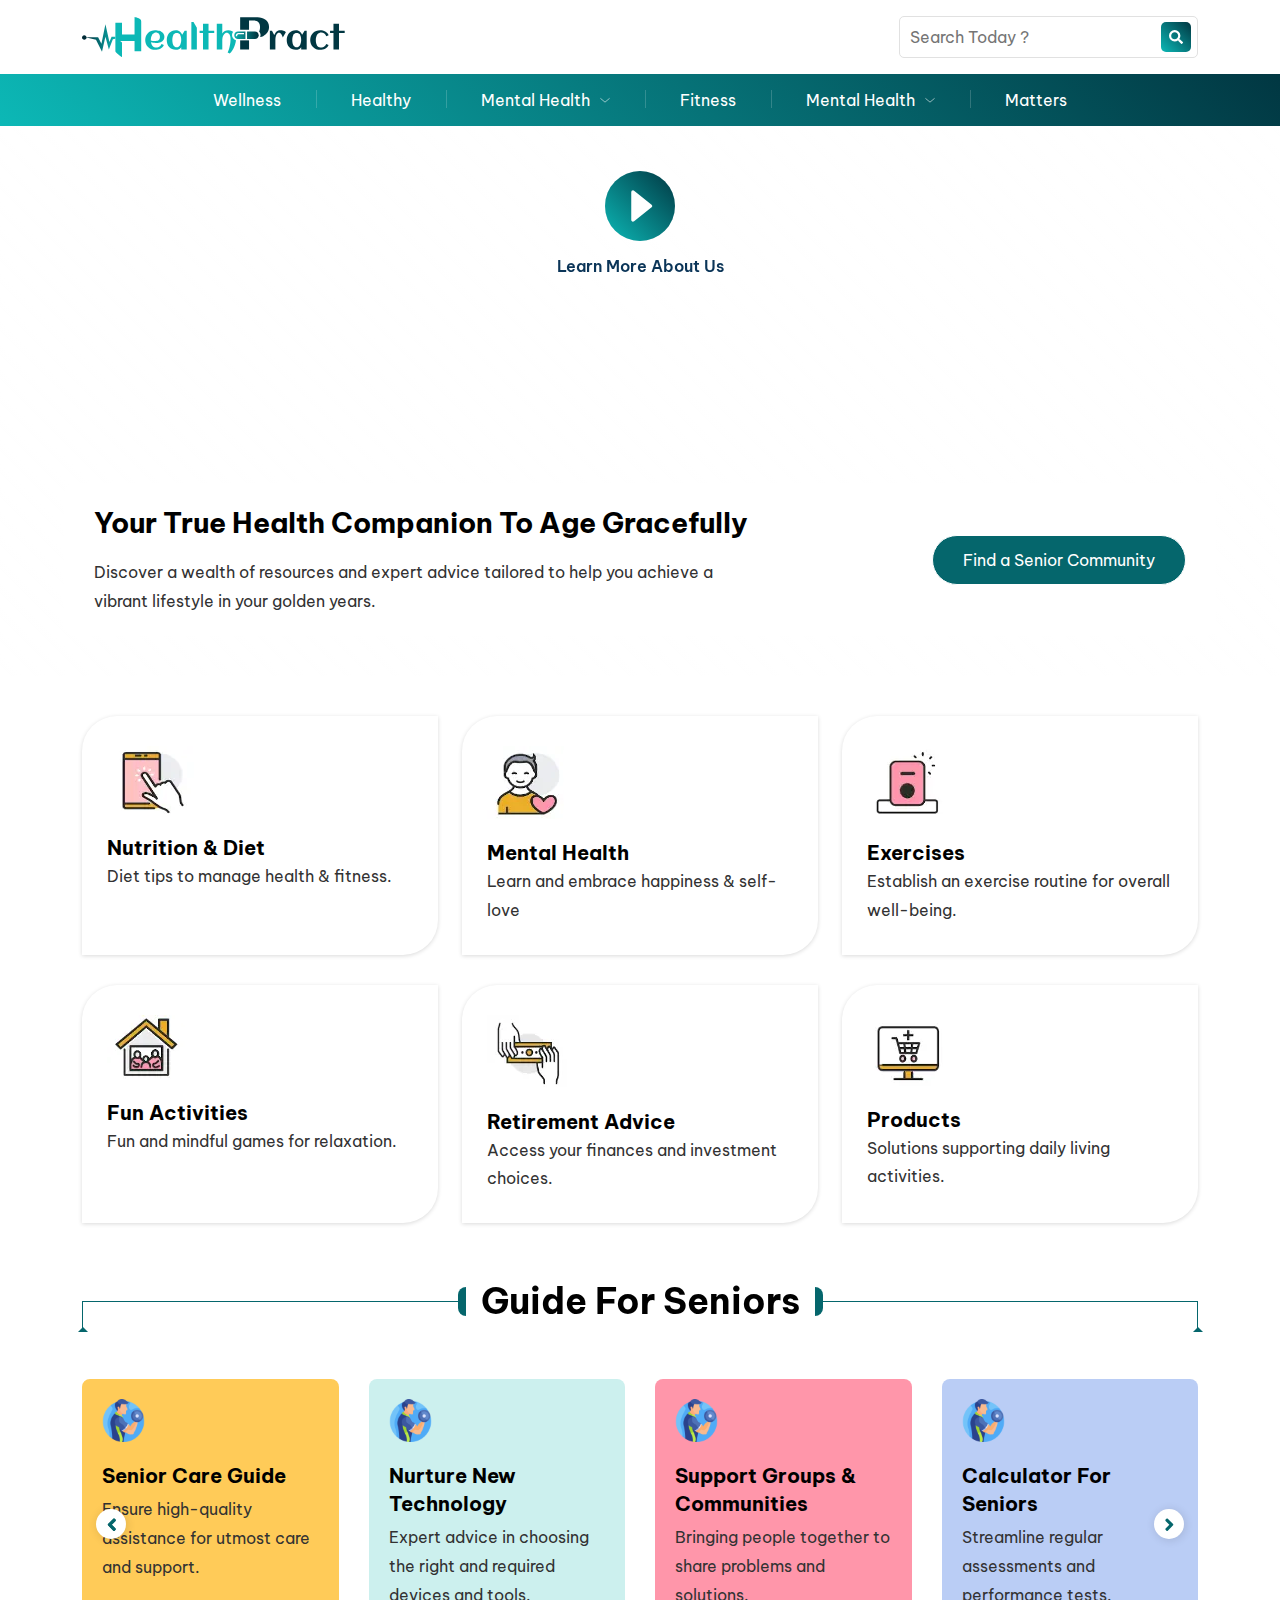
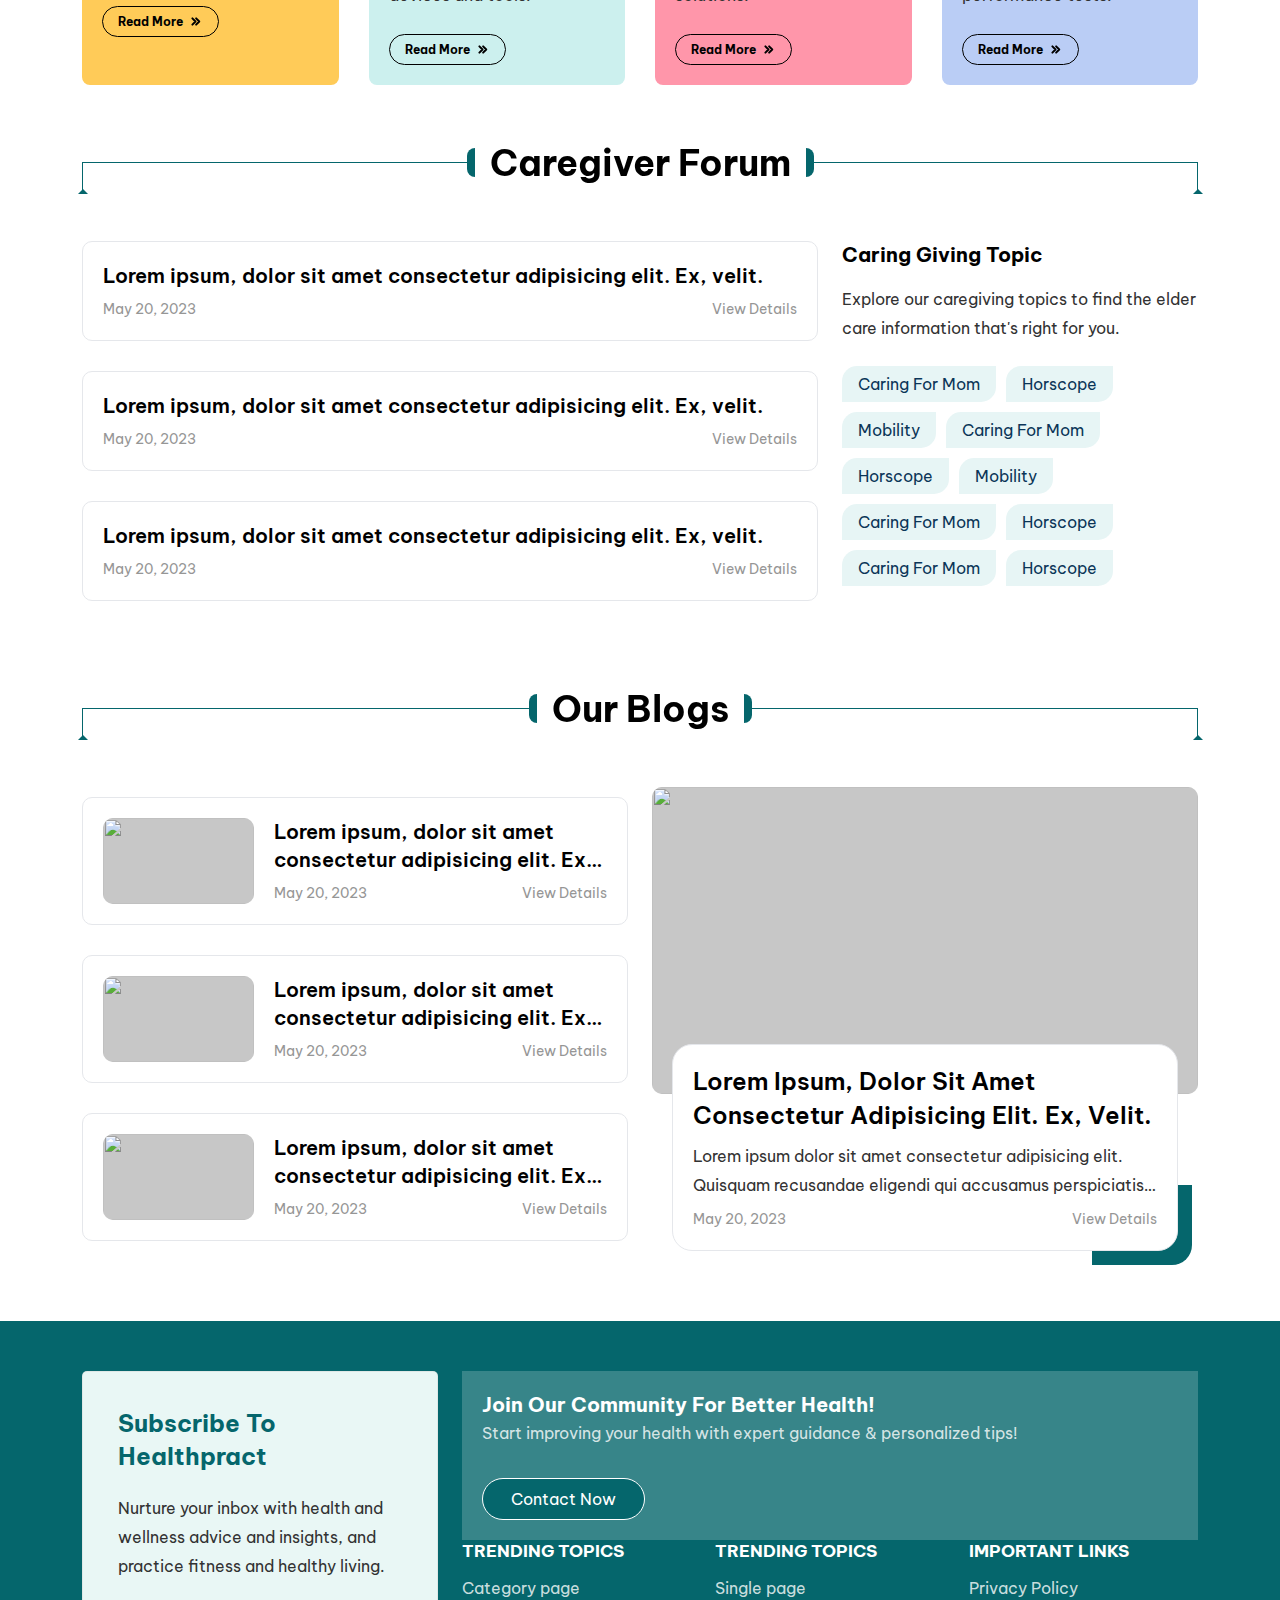
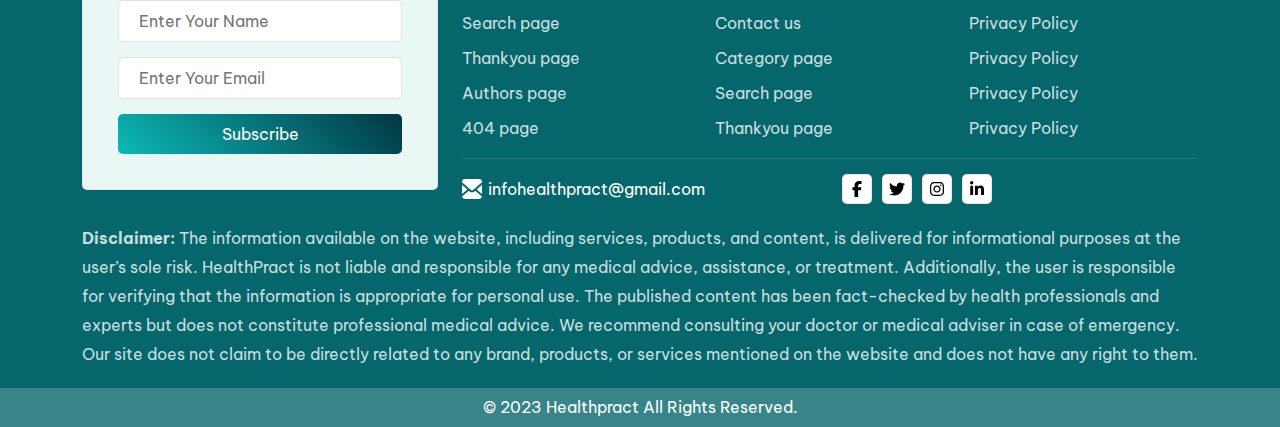
==== commit f97c3ec6: "remove bg" ====
--- a/index.html
+++ b/index.html
@@ -434,7 +434,7 @@
 
 
   <!-- Blog Start -->
-  <div class="container-space bg-img">
+  <div class="container-space">
     <div class="container">
       <div class="sep">
         <div>
--- a/assets/css/style.css
+++ b/assets/css/style.css
@@ -305,21 +305,38 @@
 
 /* footer */
 footer {
-    background: #80d0c7;
+    background: #05666c;
     padding-top: 50px;
-    /* background: url(../img/footer-bg.svg) no-repeat; */
-    /* background-size: cover; */
-}
+}
+
+footer p {
+    color: rgba(255, 255, 255, .8);
+}
+
+.footer-bg p {
+    color: var(--para);
+}
+
 
 .copyright {
-    border-top: 1px solid #efefef66;
-    padding: 10px 0;
-    color: var(--secondary-color);
+    background: #378589;
+    padding: 5px 0;
+    color: #fff;
+    margin-top: 20px;
 }
 
 .footer-list .footer-title {
     text-transform: uppercase;
-    font-size: 18px;
+    font-size: 17px;
+}
+
+.footer-title {
+    color: #fff;
+}
+
+.footer-social {
+    border-top: 1px solid #fff1f124;
+    padding-top: 15px;
 }
 
 .footer-bg {
@@ -327,13 +344,16 @@
     border: 1px solid #cccccc5c;
 }
 
+.footer-bg .footer-title {
+    color: var(--primary-color);
+}
+
 .footer-title {
     margin-bottom: 15px;
-    font-weight: var(--font-7);
 }
 
 .footer-list ul li a {
-    color: var(--para);
+    color: rgba(255, 255, 255, .8);
     transition: all 0.4s;
 }
 
@@ -342,12 +362,16 @@
     letter-spacing: 1.2px;
 }
 
-footer .col-lg-8 .footer-bg .col-md-6:last-child a,
-.message-page .col-lg-6:first-child .text-center a {
-    gap: 10px;
-    display: inline-flex;
-    align-items: center;
-}
+.footer-contact {
+    background: #378589;
+    padding: 20px;
+}
+
+.footer-social a {
+    color: #ffffff;
+    gap: 6px;
+}
+
 
 /* footer */
 
@@ -727,11 +751,6 @@
 
 /* RESPONSIVE */
 @media screen and (max-width: 1024px) {
-    footer {
-        background: #c7e7e4;
-        padding-top: 15px;
-    }
-
     .show_menu ul {
         background-color: var(--white-color);
     }
@@ -879,6 +898,29 @@
     font-size: 16px;
 }
 
+.guide .h5 {
+    margin-bottom: 5px !important;
+}
+
+.guide .btn-outline {
+    padding: 7px 15px;
+    border: 1px solid #000;
+    font-size: 12px;
+    font-weight: 700;
+    color: #000;
+    display: flex;
+    align-items: center;
+    gap: 5px;
+    margin: auto 0 0 0;
+}
+
+.guide .btn-outline:hover {
+    border: 1px solid var(--primary-color);
+}
+
+.guide .btn-outline:hover svg {
+    stroke: #fff;
+}
 
 
 /* tool box scroll */
@@ -912,8 +954,12 @@
 }
 
 .hero-header {
+    background: linear-gradient(45deg, rgba(255, 255, 255, .2), rgba(255, 255, 255, .5)),
+        url(https://cdn.pixabay.com/photo/2016/11/18/14/15/woman-1834827_1280.jpg) no-repeat bottom/cover;
+
     /* background: url("../img/hero-img.avif"); */
-    background: url("https://cdn.pixabay.com/photo/2016/11/18/14/15/woman-1834827_1280.jpg") no-repeat bottom/cover;
+    /* background: url("https://cdn.pixabay.com/photo/2016/11/18/14/15/woman-1834827_1280.jpg") no-repeat bottom/cover; */
+    /* background: url("../img/hero-img.avif") no-repeat top/cover; */
     height: 550px;
     position: relative;
 }
@@ -950,6 +996,7 @@
     stroke-linejoin: round;
     stroke-width: 5;
     transition: all 0.3s;
+    cursor: pointer;
 }
 
 .play-btn svg:hover {
@@ -978,11 +1025,54 @@
 .play-btn-box {
     flex-direction: column;
     gap: 50px;
-    padding-top: 100px;
+    padding-top: 80px;
 }
 
 .play-btn-box span a {
     font-weight: 600;
+}
+
+
+.play-poppup {
+    position: absolute;
+    top: 50%;
+    left: 50%;
+    z-index: 3;
+    opacity: 0;
+    transition: all 0.3s ease-in-out;
+    transform-style: preserve-3d;
+    transform: translate(-50%, -50%) rotateY(-60deg);
+    transform-origin: center;
+
+}
+
+.play-poppup.open {
+    opacity: 1;
+    transform: translate(-50%, -50%) rotateY(0deg);
+
+}
+
+.close-youtube {
+    position: absolute;
+    top: -45px;
+    right: 0px;
+    cursor: pointer;
+    z-index: 2;
+    display: none;
+}
+
+.close-youtube svg {
+    fill: #fff;
+}
+
+.overlay::before {
+    width: 100%;
+    height: 100%;
+    content: '';
+    position: absolute;
+    inset: 0;
+    background: rgba(0, 0, 0, 0.8);
+    z-index: 1;
 }
 
 .hero-content {
@@ -1012,9 +1102,14 @@
     background: #fff;
     padding: 30px 25px;
     border-radius: 35px 0 35px 0;
-    border: 1px solid #e4e1e1;
-    gap: 10px;
+    box-shadow: 0 1px 4px rgba(0, 0, 0, 0.15);
     height: 100%;
+    transition: .5s;
+}
+
+.hero-card:hover {
+    transform: translateY(-5px);
+    box-shadow: 0 15px 15px rgba(0, 0, 0, 0.15);
 }
 
 .hero-card img {
@@ -1028,12 +1123,21 @@
 @media (max-width:768px) {
     .hero-content {
         grid-template-columns: auto;
-        gap: 40px;
+        gap: 20px;
     }
 
     .hero-content .btn-fill {
         margin: 0;
         border-radius: 50px;
+    }
+
+    .footer-contact .btn-fill {
+        padding: 10px 20px;
+        margin-left: unset;
+    }
+
+    .footer-contact .h5 {
+        font-size: 1.5rem;
     }
 }
 
